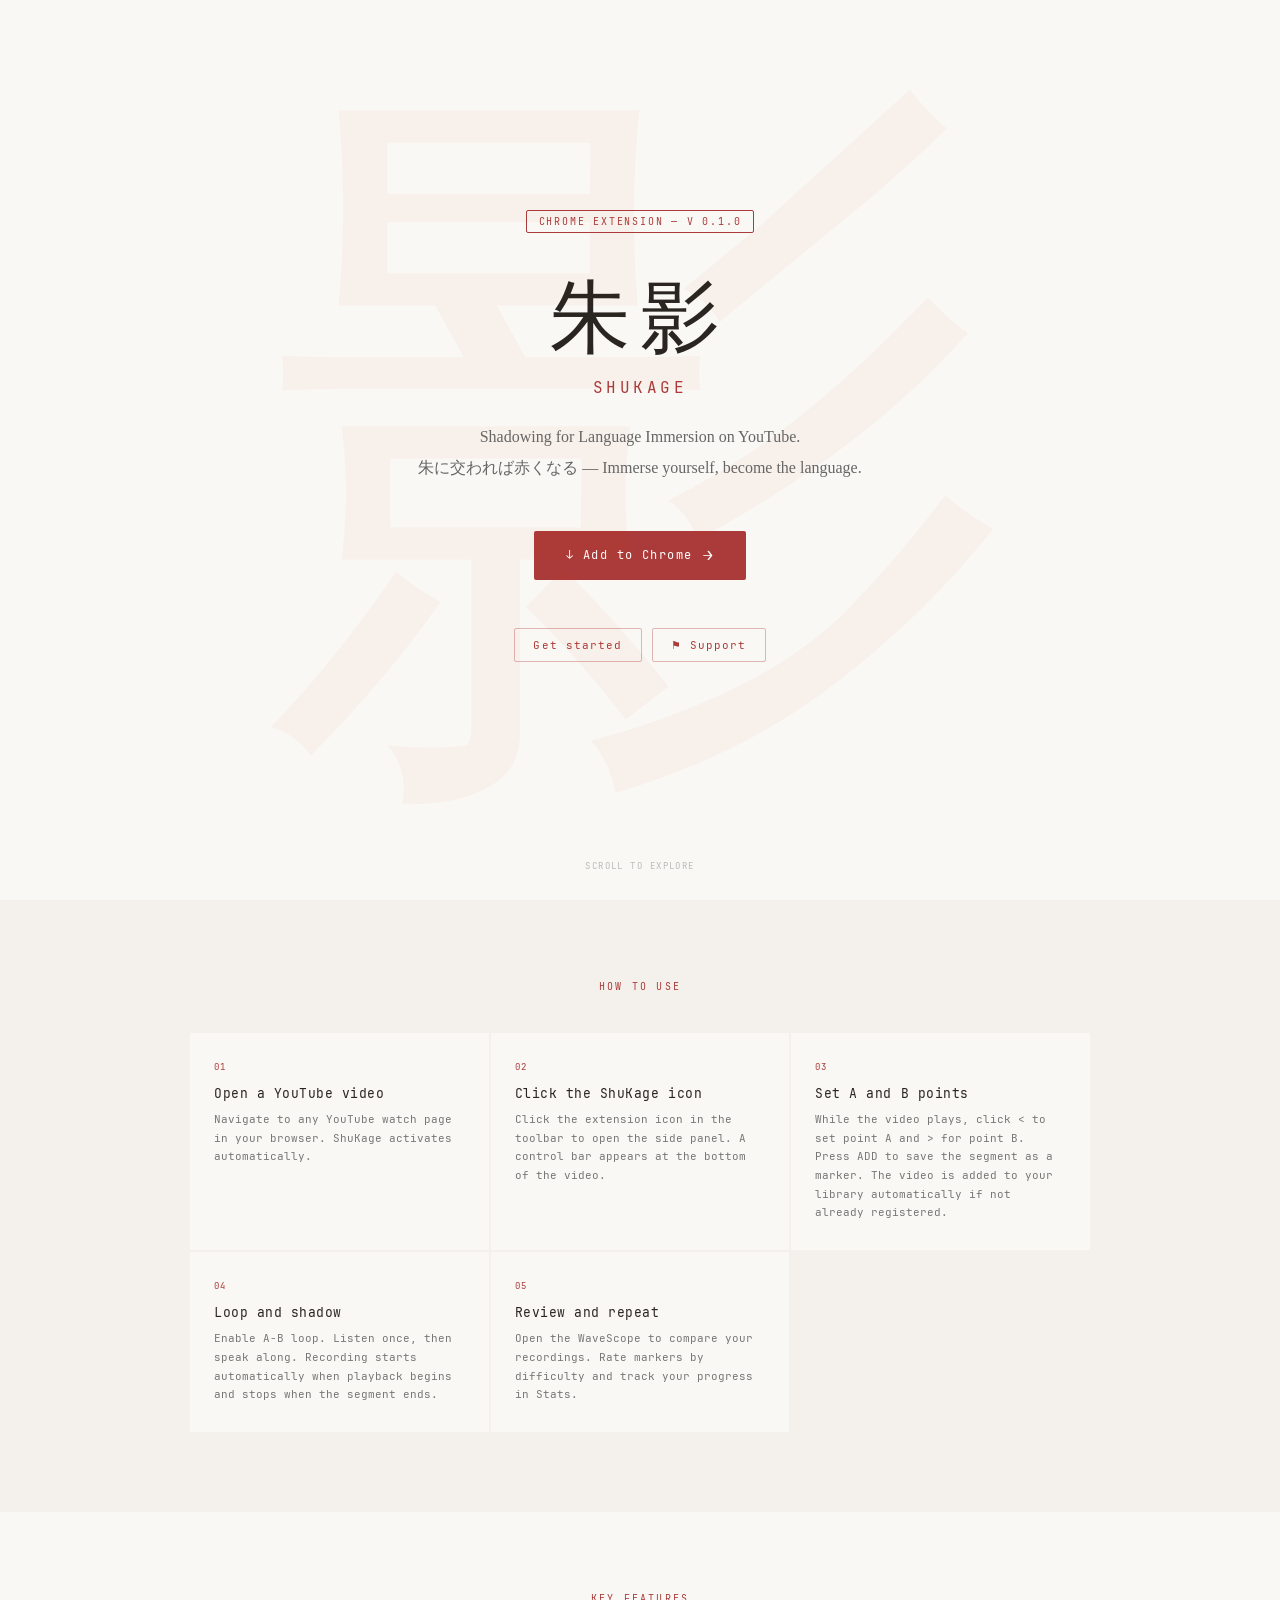
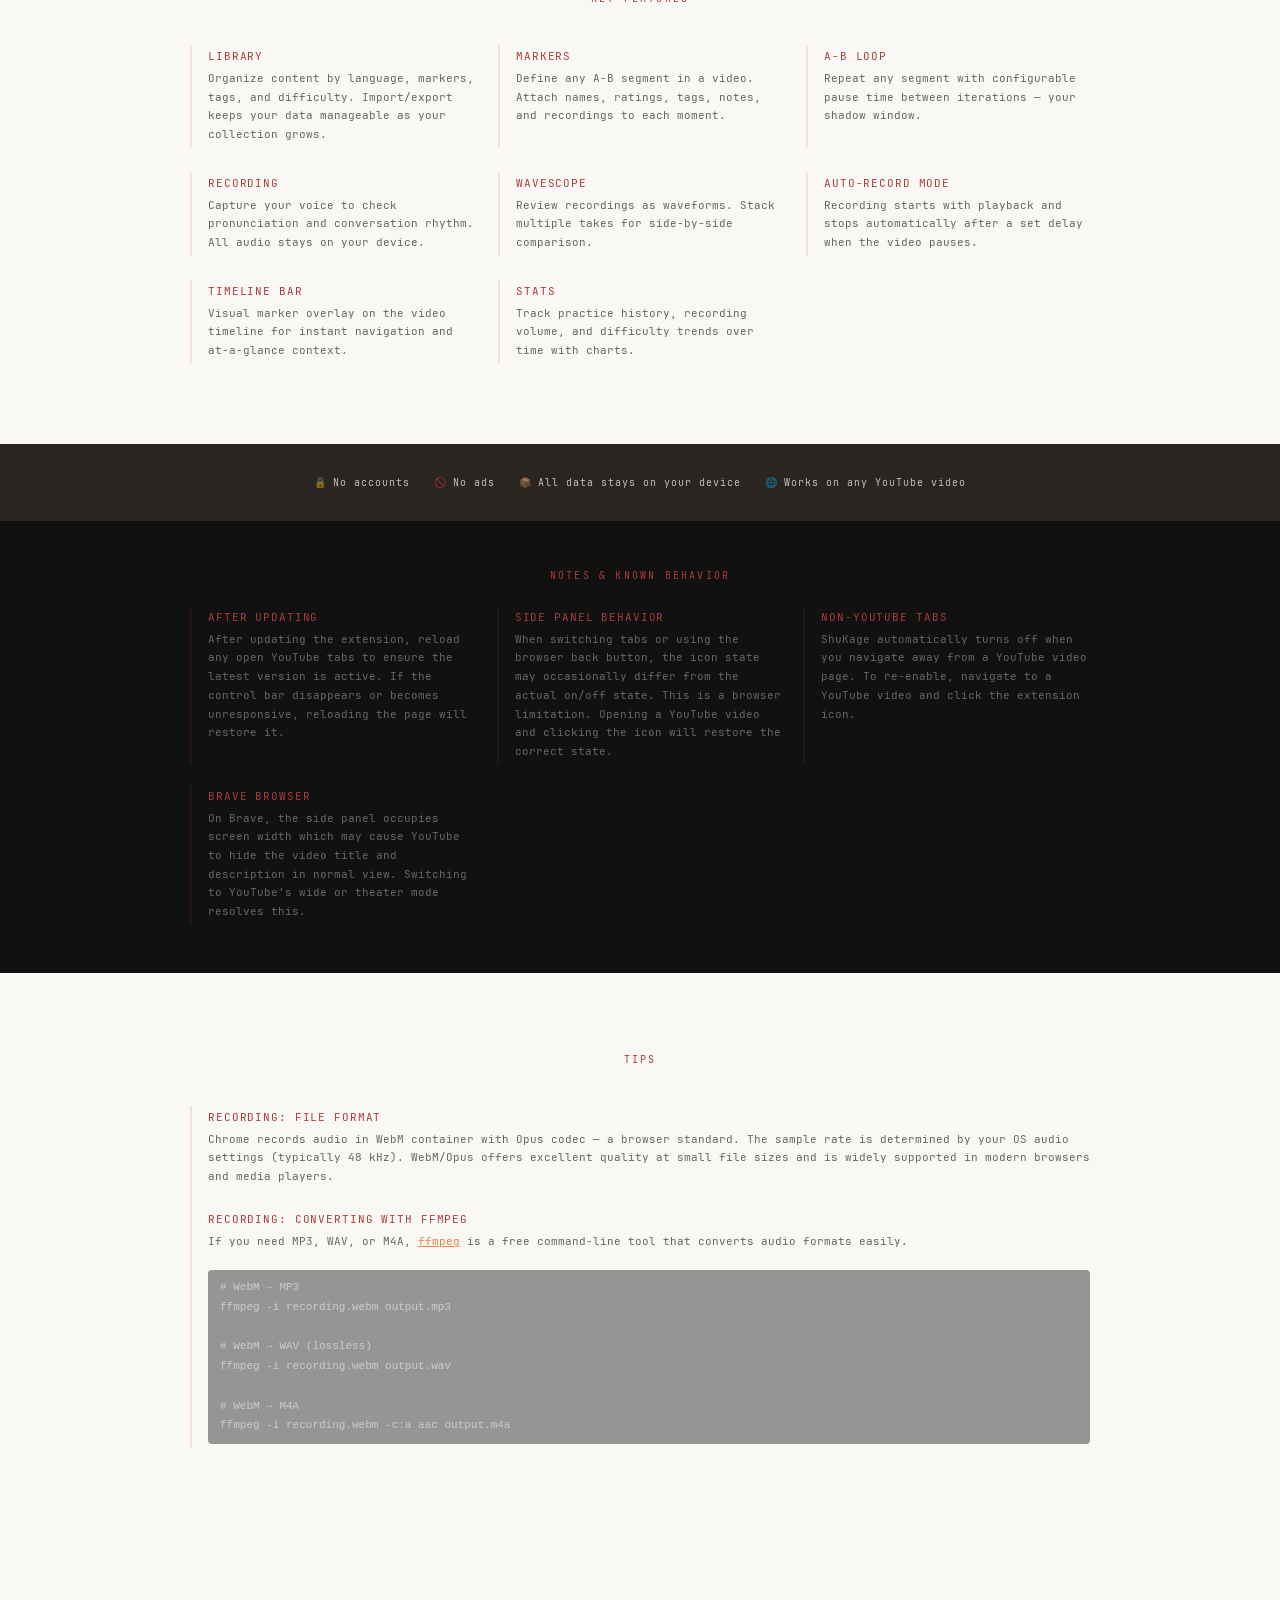
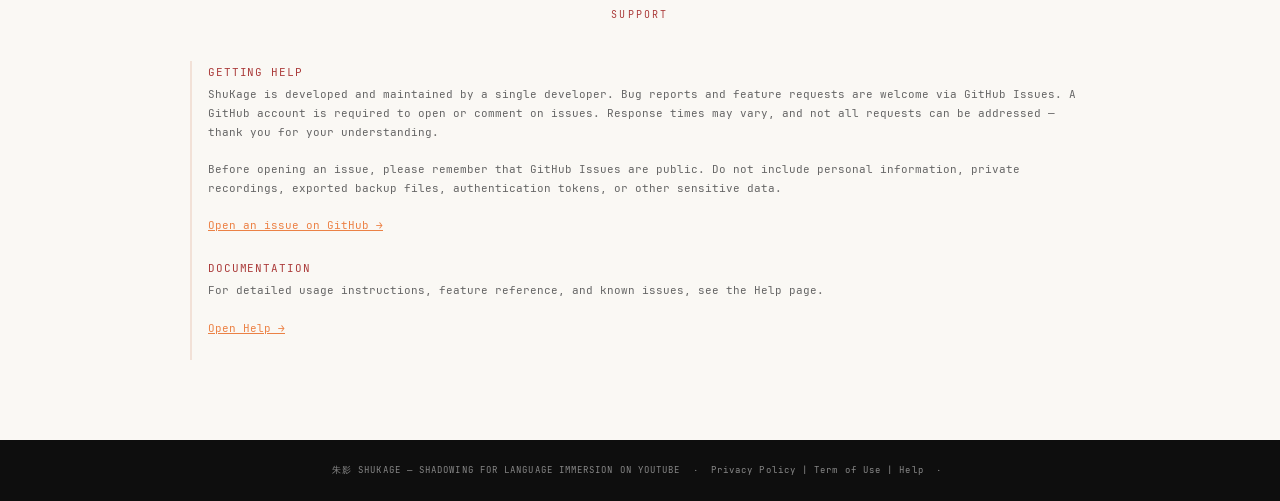
==== index.html @ 2f0141b1 "first commit" ====
<!DOCTYPE html>
<html lang="en">
<head>
<meta charset="UTF-8">
<meta name="viewport" content="width=device-width, initial-scale=1.0">
<link rel="stylesheet" href="src/fonts.css">
<title>Welcome to ShuKage</title>

<style>
  *, *::before, *::after { box-sizing: border-box; margin: 0; padding: 0; }

  :root {
    --ink: #0e0e0e;
    --vermilion: #AB3B3A;
    --shukage-rgba: rgba(171,59,58,1.0);
    --vermilion-dim: rgba(192,68,10,0.12);
    --gold: #b8860b;
    --stone: #2a2520;
    --mist: #f4f1ec;
    --paper: #faf8f4;
    --border: rgba(0,0,0,0.08);
    --footer: rgba(var(--vermilion) / 0.9);
  }

  html { background: var(--paper); }

  body {
    font-family: 'JetBrains Mono', 'Courier New', monospace;
    color: var(--ink);
    min-height: 100vh;
    overflow-x: hidden;
  }

  /* ── Hero ── */
  .hero {
    position: relative;
    min-height: 100vh;
    display: flex;
    flex-direction: column;
    align-items: center;
    justify-content: center;
    padding: 60px 24px;
    overflow: hidden;
  }

  .hero::before {
    content: '影';
    position: absolute;
    font-family: serif;
    font-size: 60vw;
    font-weight: 300;
    color: rgba(192,68,10,0.04);
    top: 50%;
    left: 50%;
    transform: translate(-50%, -50%);
    pointer-events: none;
    user-select: none;
    line-height: 1;
  }

  .badge {
    font-size: 10px;
    letter-spacing: 0.18em;
    color: var(--vermilion);
    border: 1px solid var(--vermilion);
    padding: 4px 12px;
    border-radius: 2px;
    margin-bottom: 32px;
    opacity: 0;
    animation: fadeUp 0.6s 0.1s forwards;
  }

  .logo-wrap {
    text-align: center;
    margin-bottom: 24px;
    opacity: 0;
    animation: fadeUp 0.6s 0.25s forwards;
  }

  .logo-ja {
    font-family: serif;
    font-size: clamp(48px, 8vw, 80px);
    font-weight: 300;
    color: var(--stone);
    display: block;
    letter-spacing: 0.12em;
  }

  .logo-en {
    font-size: clamp(13px, 2vw, 16px);
    letter-spacing: 0.22em;
    color: var(--vermilion);
    font-weight: 400;
    margin-top: 4px;
    display: block;
  }

  .tagline {
    font-family: serif;
    font-weight: 300;
    font-size: clamp(13px, 2vw, 16px);
    color: #666;
    text-align: center;
    max-width: 560px;
    line-height: 1.9;
    margin-bottom: 48px;
    opacity: 0;
    animation: fadeUp 0.6s 0.4s forwards;
  }

  .cta {
    display: inline-flex;
    align-items: center;
    gap: 10px;
    background: var(--vermilion);
    color: #fff;
    font-family: 'JetBrains Mono', 'Courier New', monospace;
    font-size: 12px;
    letter-spacing: 0.12em;
    padding: 14px 32px;
    margin-bottom: 18px;
    border: none;
    cursor: pointer;
    border-radius: 2px;
    text-decoration: none;
    opacity: 0;
    animation: fadeUp 0.6s 0.55s forwards;
    transition: background 0.2s, transform 0.15s;
  }
  .cta:hover { background: #a03808; transform: translateY(-1px); }
  .cta-arrow { font-size: 16px; transition: transform 0.2s; }
  .cta:hover .cta-arrow { transform: translateX(4px); }

  /* ── Top CTA row (Add to Chrome / Support) — pages-site only ── */
  /*
    .cta-row {
    display: flex;
    gap: 10px;
    flex-wrap: wrap;
    justify-content: center;
    margin-bottom: 22px;
  }
    */

  /*
  .cta-disabled {
  background: transparent;
  color: rgba(171, 59, 58, 0.45);
  border: 1px dashed rgba(171, 59, 58, 0.35);
  cursor: default;
  pointer-events: none;
  }

  .cta-row {
    margin-top: 18px;
  }
*/

 /* ── Small button row ── */

  .cta-row {
    display: flex;
    gap: 10px;
    flex-wrap: wrap;
    justify-content: center;
  }

  /* ── Hero actions ── */

  .hero-actions {
    display: flex;
    flex-direction: column;
    align-items: center;
    margin-bottom: 28px;
  }

  .hero-actions > .cta {
    display: inline-flex;
    margin-bottom: 48px;
    opacity: 1;
    animation: none;
  }

  .hero-actions > .cta-row {
    margin-bottom: 0;
  }

  .btn-sm {
    display: inline-flex;
    align-items: center;
    gap: 6px;
    font-family: 'JetBrains Mono', 'Courier New', monospace;
    font-size: 11px;
    letter-spacing: 0.1em;
    padding: 9px 18px;
    border-radius: 2px;
    text-decoration: none;
    transition: opacity 0.15s, border-color 0.15s, color 0.15s;
  }

  .btn-sm-primary {
    background: var(--vermilion);
    color: #fff;
  }
  .btn-sm-primary:hover { background: #a03808; }

  .btn-sm-secondary {
    background: transparent;
    color: var(--vermilion);
    border: 1px solid rgba(171, 59, 58, 0.35);
  }

  .btn-sm-secondary:hover {
    border-color: var(--vermilion);
    color: var(--vermilion);
  }

  .btn-sm-disabled {
    background: transparent;
    color: rgba(171, 59, 58, 0.45);
    border: 1px dashed rgba(171, 59, 58, 0.35);
    cursor: default;
    pointer-events: none;
  }

  .btn-sm-badge {
    font-size: 8px;
    letter-spacing: 0.1em;
    color: rgba(171, 59, 58, 0.55);
    border: 1px solid rgba(171, 59, 58, 0.35);
    border-radius: 2px;
    padding: 1px 4px;
    margin-left: 2px;
  }
  
  .scroll-hint {
    position: absolute;
    bottom: 28px;
    left: 50%;
    transform: translateX(-50%);
    font-size: 9px;
    letter-spacing: 0.16em;
    color: #bbb;
    animation: pulse 2s 1.5s infinite;
  }

  /* ── Steps ── */
  .steps {
    background: var(--mist);
    padding: 80px 24px;
  }

  .steps-inner {
    max-width: 900px;
    margin: 0 auto;
  }

  .section-label {
    font-size: 10px;
    letter-spacing: 0.22em;
    color: var(--vermilion);
    margin-bottom: 40px;
    text-align: center;
  }

  .step-grid {
    display: grid;
    grid-template-columns: repeat(auto-fit, minmax(240px, 1fr));
    gap: 2px;
  }

  .step {
    background: var(--paper);
    padding: 28px 24px;
    position: relative;
  }

  .step-num {
    font-size: 9px;
    letter-spacing: 0.12em;
    color: var(--vermilion);
    margin-bottom: 12px;
  }

  .step-title {
    font-size: 13px;
    font-weight: 400;
    color: var(--stone);
    margin-bottom: 8px;
    letter-spacing: 0.04em;
  }

  .step-desc {
    font-size: 11px;
    color: #777;
    line-height: 1.7;
  }

  /* ── Features ── */
  .features {
    padding: 80px 24px;
    background: var(--paper);
  }

  .features-inner {
    max-width: 900px;
    margin: 0 auto;
  }

  .feat-list {
    display: grid;
    grid-template-columns: repeat(auto-fit, minmax(280px, 1fr));
    gap: 24px;
    margin-top: 40px;
  }

  .feat {
    border-left: 2px solid var(--vermilion-dim);
    padding: 4px 0 4px 16px;
  }

  .feat-name {
    font-size: 11px;
    letter-spacing: 0.08em;
    color: var(--vermilion);
    margin-bottom: 6px;
  }

  .feat-desc {
    font-size: 11px;
    color: #666;
    line-height: 1.7;
  }

  /* ── Privacy strip ── */
  .privacy {
    background: var(--stone);
    color: rgba(255, 255, 255, 0.5);
    text-align: center;
    padding: 32px 24px;
    font-size: 10px;
    letter-spacing: 0.1em;
    display: flex;
    align-items: center;
    justify-content: center;
    gap: 24px;
    flex-wrap: wrap;
  }

  .privacy span { display: flex; align-items: center; gap: 6px; }
  .privacy strong { color: rgba(255,255,255,0.7); }

  /* ── Footer ── */
  footer {
    background: var(--ink);
    color: rgba(255,255,255,0.3);
    text-align: center;
    padding: 24px;
    font-size: 9px;
    letter-spacing: 0.12em;
  }

  /* ── Animations ── */
  @keyframes fadeUp {
    from { opacity: 0; transform: translateY(16px); }
    to   { opacity: 1; transform: translateY(0); }
  }

  @keyframes pulse {
    0%, 100% { opacity: 0.4; }
    50% { opacity: 1; }
  }
</style>
</head>
<body>

<!-- HERO -->
<!-- HERO -->
<section class="hero">
  <div class="badge">CHROME EXTENSION — V 0.1.0</div>

  <div class="logo-wrap">
    <span class="logo-ja">朱影</span>
    <span class="logo-en">SHUKAGE</span>
  </div>

  <p class="tagline">
    Shadowing for Language Immersion on YouTube.<br>
    朱に交われば赤くなる — Immerse yourself, become the language.
  </p>

  <div class="hero-actions">
    <a class="cta" href="https://mondellera.github.io/shukage-desk-test/addtochrome.html" target="_blank" rel="noopener">
      ↓ Add to Chrome <span class="cta-arrow">→</span>
    </a>

    <div class="cta-row">
      <a class="btn-sm btn-sm-secondary" href="#how">
        Get started
      </a>
      <a class="btn-sm btn-sm-secondary" href="#support">
        ⚑ Support
      </a>
    </div>
  </div>

  <div class="scroll-hint">SCROLL TO EXPLORE</div>
</section>

<!-- HOW TO USE -->
<section class="steps" id="how">
  <div class="steps-inner">
    <div class="section-label">HOW TO USE</div>
    <div class="step-grid">
      <div class="step">
        <div class="step-num">01</div>
        <div class="step-title">Open a YouTube video</div>
        <div class="step-desc">Navigate to any YouTube watch page in your browser. ShuKage activates automatically.</div>
      </div>
      <div class="step">
        <div class="step-num">02</div>
        <div class="step-title">Click the ShuKage icon</div>
        <div class="step-desc">Click the extension icon in the toolbar to open the side panel. A control bar appears at the bottom of the video.</div>
      </div>
      <div class="step">
        <div class="step-num">03</div>
        <div class="step-title">Set A and B points</div>
        <div class="step-desc">While the video plays, click <strong>&lt;</strong> to set point A and <strong>&gt;</strong> for point B. Press ADD to save the segment as a marker. The video is added to your library automatically if not already registered.</div>
      </div>
      <div class="step">
        <div class="step-num">04</div>
        <div class="step-title">Loop and shadow</div>
        <div class="step-desc">Enable A-B loop. Listen once, then speak along. Recording starts automatically when playback begins and stops when the segment ends.</div>
      </div>
      <div class="step">
        <div class="step-num">05</div>
        <div class="step-title">Review and repeat</div>
        <div class="step-desc">Open the WaveScope to compare your recordings. Rate markers by difficulty and track your progress in Stats.</div>
      </div>
    </div>
  </div>
</section>

<!-- FEATURES -->
<section class="features">
  <div class="features-inner">
    <div class="section-label">KEY FEATURES</div>
    <div class="feat-list">
      <div class="feat">
        <div class="feat-name">LIBRARY</div>
        <div class="feat-desc">Organize content by language, markers, tags, and difficulty. Import/export keeps your data manageable as your collection grows.</div>
      </div>
      <div class="feat">
        <div class="feat-name">MARKERS</div>
        <div class="feat-desc">Define any A-B segment in a video. Attach names, ratings, tags, notes, and recordings to each moment.</div>
      </div>
      <div class="feat">
        <div class="feat-name">A-B LOOP</div>
        <div class="feat-desc">Repeat any segment with configurable pause time between iterations — your shadow window.</div>
      </div>
      <div class="feat">
        <div class="feat-name">RECORDING</div>
        <div class="feat-desc">Capture your voice to check pronunciation and conversation rhythm. All audio stays on your device.</div>
      </div>
      <div class="feat">
        <div class="feat-name">WAVESCOPE</div>
        <div class="feat-desc">Review recordings as waveforms. Stack multiple takes for side-by-side comparison.</div>
      </div>
      <div class="feat">
        <div class="feat-name">AUTO-RECORD MODE</div>
        <div class="feat-desc">Recording starts with playback and stops automatically after a set delay when the video pauses.</div>
      </div>
      <div class="feat">
        <div class="feat-name">TIMELINE BAR</div>
        <div class="feat-desc">Visual marker overlay on the video timeline for instant navigation and at-a-glance context.</div>
      </div>
      <div class="feat">
        <div class="feat-name">STATS</div>
        <div class="feat-desc">Track practice history, recording volume, and difficulty trends over time with charts.</div>
      </div>
    </div>
  </div>
</section>

<!-- PRIVACY -->
<div class="privacy">
  <span>🔒 <strong>No accounts</strong></span>
  <span>🚫 <strong>No ads</strong></span>
  <span>📦 <strong>All data stays on your device</strong></span>
  <span>🌐 <strong>Works on any YouTube video</strong></span>
</div>

<!-- KNOWN ISSUES -->
<section style="background:#111;padding:48px 24px">
  <div style="max-width:900px;margin:0 auto">
    <div class="section-label" style="margin-bottom:24px">NOTES &amp; KNOWN BEHAVIOR</div>
    <div style="display:grid;grid-template-columns:repeat(auto-fit,minmax(260px,1fr));gap:20px">
      <div class="feat">
        <div class="feat-name">AFTER UPDATING</div>
        <div class="feat-desc">After updating the extension, reload any open YouTube tabs to ensure the latest version is active. If the control bar disappears or becomes unresponsive, reloading the page will restore it.</div>
      </div>
      <div class="feat">
        <div class="feat-name">SIDE PANEL BEHAVIOR</div>
        <div class="feat-desc">When switching tabs or using the browser back button, the icon state may occasionally differ from the actual on/off state. This is a browser limitation. Opening a YouTube video and clicking the icon will restore the correct state.</div>
      </div>
      <div class="feat">
        <div class="feat-name">NON-YOUTUBE TABS</div>
        <div class="feat-desc">ShuKage automatically turns off when you navigate away from a YouTube video page. To re-enable, navigate to a YouTube video and click the extension icon.</div>
      </div>
      <div class="feat">
        <div class="feat-name">BRAVE BROWSER</div>
        <div class="feat-desc">On Brave, the side panel occupies screen width which may cause YouTube to hide the video title and description in normal view. Switching to YouTube's wide or theater mode resolves this.</div>
      </div>
    </div>
  </div>
</section>

<section class="features">
  <div class="features-inner">
    <div class="section-label">TIPS</div>
    <div class="feat-grid">
      <div class="feat">
        <div class="feat-name">RECORDING: FILE FORMAT</div>
        <div class="feat-desc">
          <p>Chrome records audio in WebM container with Opus codec — a browser standard. The sample rate is determined by your OS audio settings (typically 48 kHz). WebM/Opus offers excellent quality at small file sizes and is widely supported in modern browsers and media players.</p><br></div>
      </div>
      <div class="feat">
        <div class="feat-name">RECORDING: CONVERTING WITH FFMPEG</div>
        <div class="feat-desc">
          <p>If you need MP3, WAV, or M4A, <a href="https://ffmpeg.org" target="_blank" style="color:rgba(232,100,26,0.8)">ffmpeg</a> is a free command-line tool that converts audio formats easily.
          </p><br>
          <code style="display:block;background:rgba(0,0,0,0.4);padding:8px 12px;border-radius:4px;font-size:11px;line-height:1.8;color:#ccc">
            # WebM → MP3<br>
            ffmpeg -i recording.webm output.mp3<br><br>
            # WebM → WAV (lossless)<br>
            ffmpeg -i recording.webm output.wav<br><br>
            # WebM → M4A<br>
            ffmpeg -i recording.webm -c:a aac output.m4a
          </code>
        </div>
      </div>
    </div>
  </div>
</section>

<!-- SUPPORT -->
<section class="features" id="support">
  <div class="features-inner">
    <div class="section-label">SUPPORT</div>
    <div class="feat-grid">
      <div class="feat">
        <div class="feat-name">GETTING HELP</div>
        <div class="feat-desc">
          ShuKage is developed and maintained by a single developer.
          Bug reports and feature requests are welcome via GitHub Issues.
          A GitHub account is required to open or comment on issues.
          Response times may vary, and not all requests can be addressed —
          thank you for your understanding.
          <br><br>
          Before opening an issue, please remember that GitHub Issues are public.
          Do not include personal information, private recordings, exported backup files,
          authentication tokens, or other sensitive data.
          <br><br>
          <a href="https://github.com/mondellera/shukage-desk/issues" target="_blank" style="color:rgba(232,100,26,0.8)">Open an issue on GitHub →</a><br><br>
        </div>
      </div>
      <div class="feat">
        <div class="feat-name">DOCUMENTATION</div>
        <div class="feat-desc">
          For detailed usage instructions, feature reference, and known issues,
          see the Help page.
          <br><br>
          <a href="help.html" style="color:rgba(232,100,26,0.8)">Open Help →</a><br><br>
        </div>
      </div>
    </div>
  </div>
</section>

<!-- FOOTER -->
<footer style="color:rgba(255,255,255,0.5);text-decoration:none">
  朱影 SHUKAGE — SHADOWING FOR LANGUAGE IMMERSION ON YOUTUBE &nbsp;·&nbsp;
  <a href="privacy-policy.html" style="color:rgba(255,255,255,0.5);text-decoration:none">Privacy Policy | </a>
  <a href="terms.html" style="color:rgba(255,255,255,0.5);text-decoration:none">Term of Use | </a>
  <a href="help.html" style="color:rgba(255,255,255,0.5);text-decoration:none">Help</a> &nbsp;·&nbsp;
  <!-- a href="#support" style="color:rgba(255,255,255,0.5);text-decoration:none">SUPPORT</a> &nbsp;·&nbsp; -->
</footer>

</body>
</html>
---- src/fonts.css ----
/* fonts.css — Local font declarations for ShuKage
 * Referenced by sidepanel.html and welcome.html
 */

@font-face {
  font-family: 'JetBrains Mono';
  src: url('./fonts/JetBrainsMono-Regular.woff2') format('woff2');
  font-weight: 100 900;
  font-style: normal;
  font-display: swap;
}

@font-face {
  font-family: 'Noto Serif JP Kanji';
  src: url('./fonts/NotoSerifJP-kanji.woff2') format('woff2');
  font-weight: 400;
  font-style: normal;
  font-display: swap;
  /* 朱影に交われば赤くなる */
  unicode-range: U+6731, U+5F71, U+306B, U+4EA4, U+308F, U+308C, U+3070, U+8D64, U+304F, U+306A, U+308B;
}
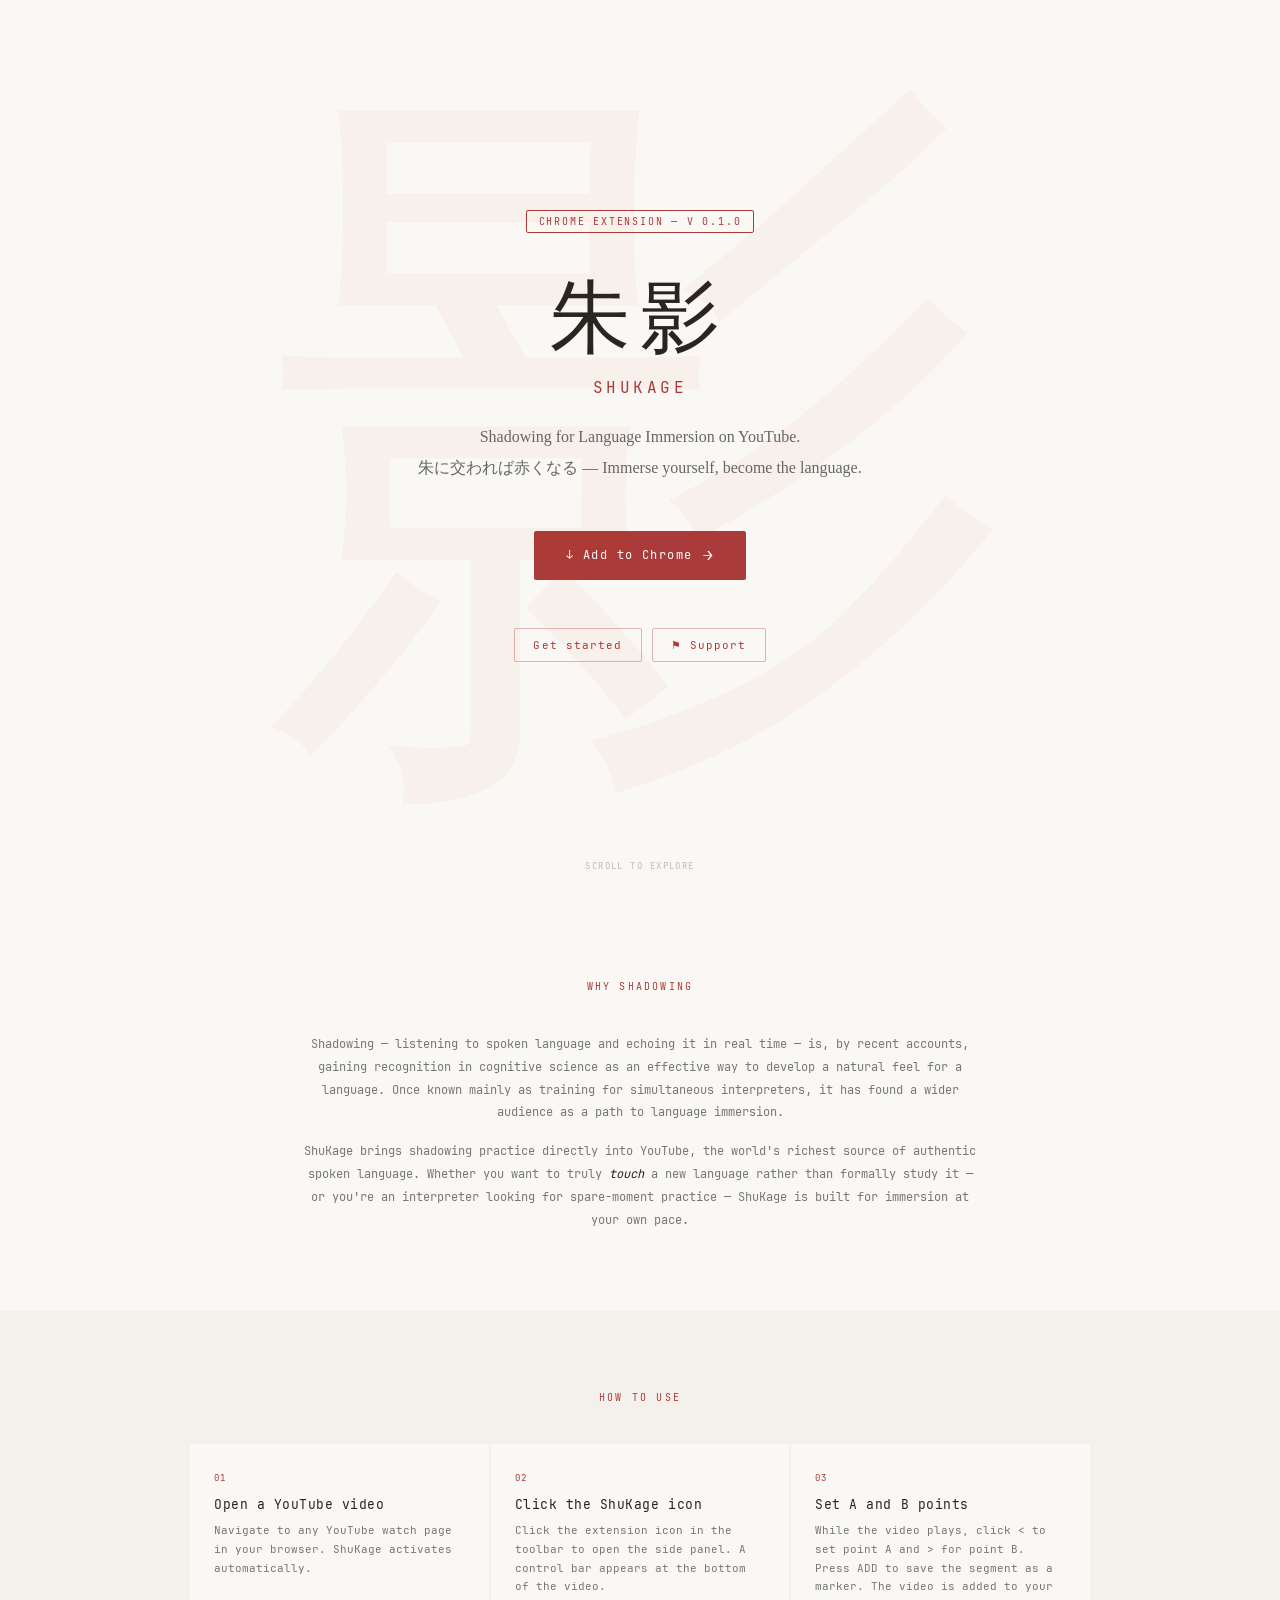
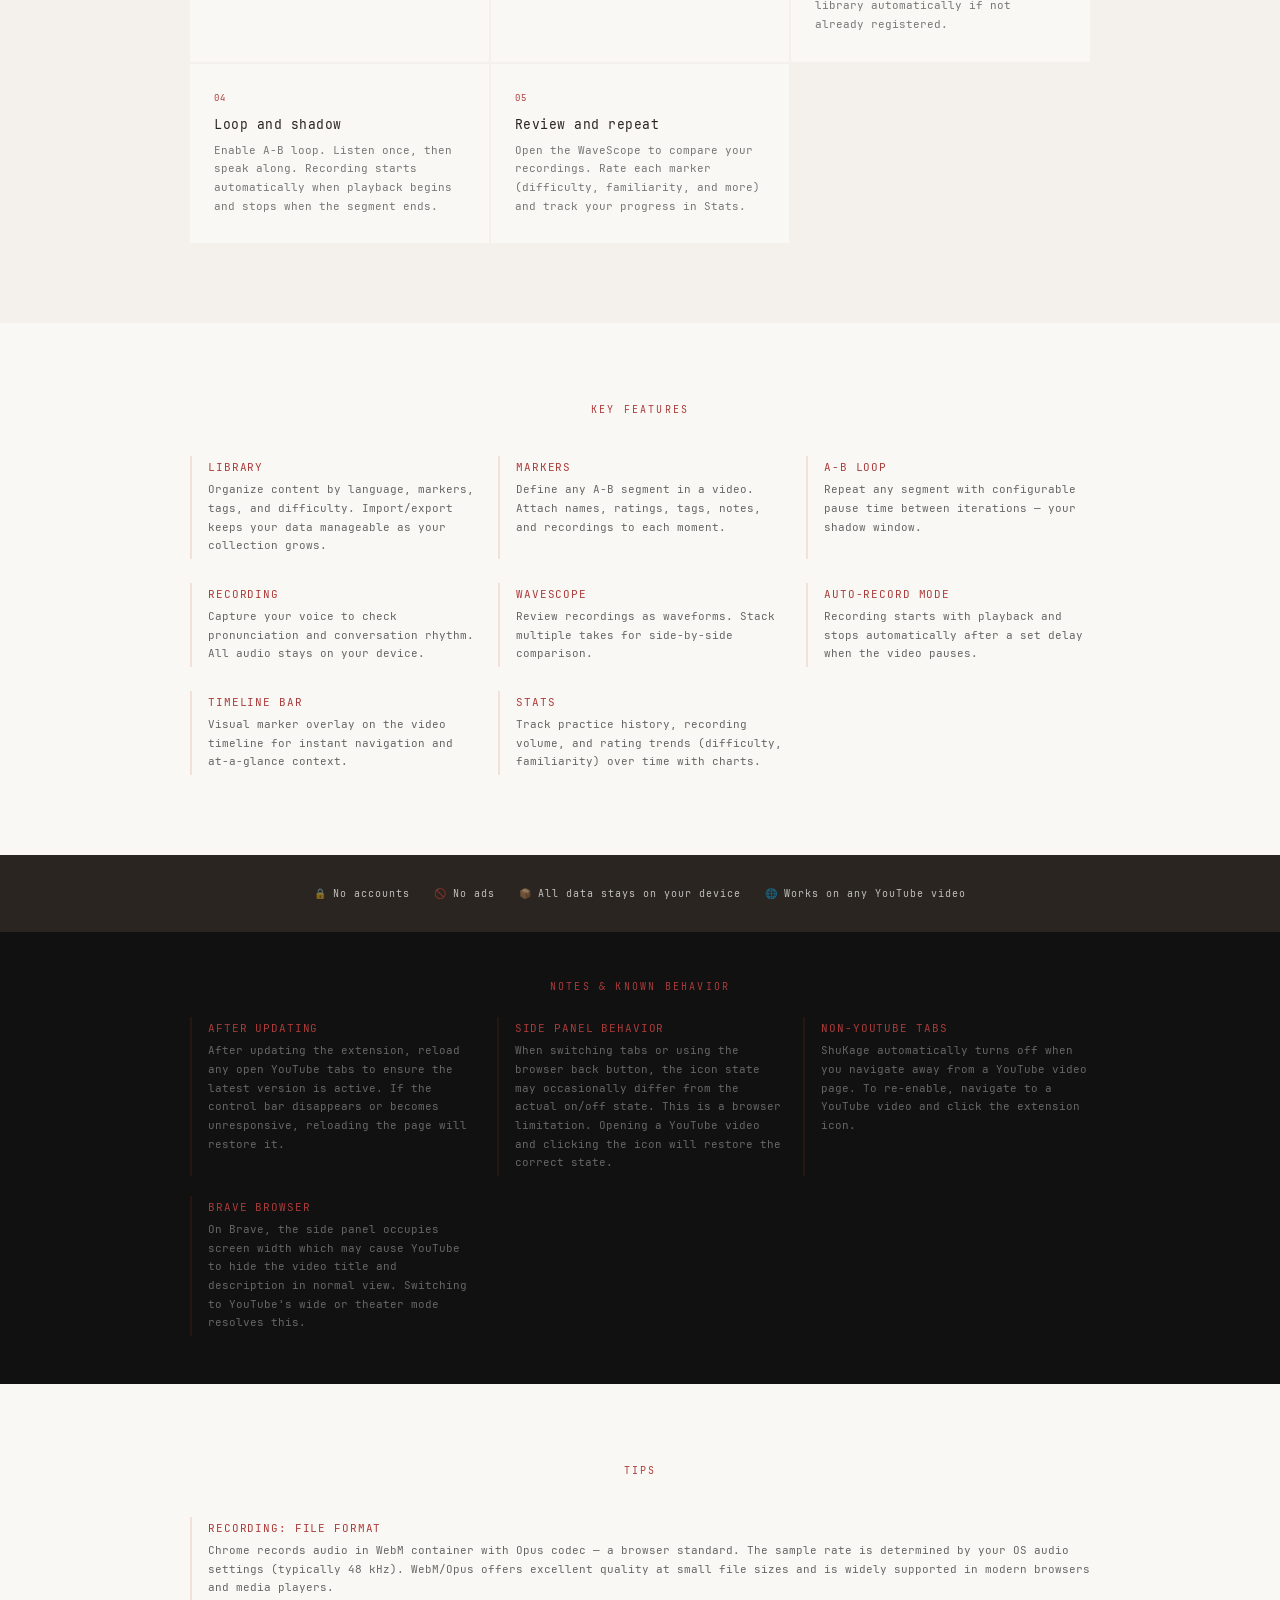
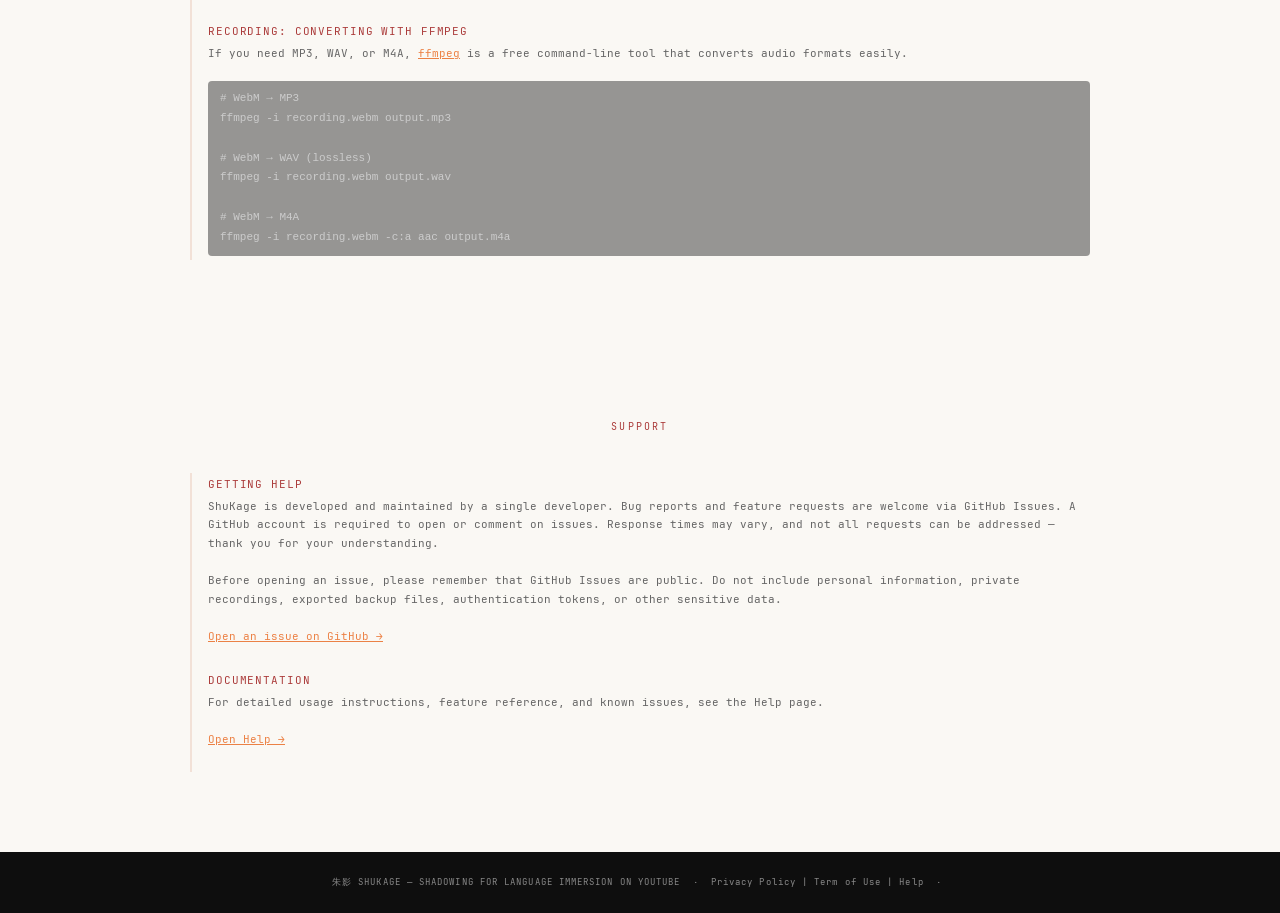
==== commit 71545ccf: "Preview desk pages" ====
--- a/index.html
+++ b/index.html
@@ -245,6 +245,31 @@
   }
 
   /* ── Steps ── */
+  /* ── Why shadowing ── */
+  .why {
+    padding: 80px 24px;
+  }
+
+  .why-inner {
+    max-width: 680px;
+    margin: 0 auto;
+    text-align: center;
+  }
+
+  .why-text {
+    font-size: 12px;
+    line-height: 1.9;
+    color: #777;
+    margin-bottom: 16px;
+  }
+
+  .why-text em {
+    font-style: italic;
+    color: var(--stone);
+  }
+
+  .why-text:last-child { margin-bottom: 0; }
+
   .steps {
     background: var(--mist);
     padding: 80px 24px;
@@ -407,6 +432,27 @@
   <div class="scroll-hint">SCROLL TO EXPLORE</div>
 </section>
 
+<!-- WHY SHADOWING -->
+<section class="why">
+  <div class="why-inner">
+    <div class="section-label">WHY SHADOWING</div>
+    <p class="why-text">
+      Shadowing — listening to spoken language and echoing it in real time — is,
+      by recent accounts, gaining recognition in cognitive science as an effective
+      way to develop a natural feel for a language. Once known mainly as training
+      for simultaneous interpreters, it has found a wider audience as a path to
+      language immersion.
+    </p>
+    <p class="why-text">
+      ShuKage brings shadowing practice directly into YouTube, the world's richest
+      source of authentic spoken language. Whether you want to truly <em>touch</em>
+      a new language rather than formally study it — or you're an interpreter
+      looking for spare-moment practice — ShuKage is built for immersion at your
+      own pace.
+    </p>
+  </div>
+</section>
+
 <!-- HOW TO USE -->
 <section class="steps" id="how">
   <div class="steps-inner">
@@ -435,7 +481,7 @@
       <div class="step">
         <div class="step-num">05</div>
         <div class="step-title">Review and repeat</div>
-        <div class="step-desc">Open the WaveScope to compare your recordings. Rate markers by difficulty and track your progress in Stats.</div>
+        <div class="step-desc">Open the WaveScope to compare your recordings. Rate each marker (difficulty, familiarity, and more) and track your progress in Stats.</div>
       </div>
     </div>
   </div>
@@ -476,7 +522,7 @@
       </div>
       <div class="feat">
         <div class="feat-name">STATS</div>
-        <div class="feat-desc">Track practice history, recording volume, and difficulty trends over time with charts.</div>
+        <div class="feat-desc">Track practice history, recording volume, and rating trends (difficulty, familiarity) over time with charts.</div>
       </div>
     </div>
   </div>
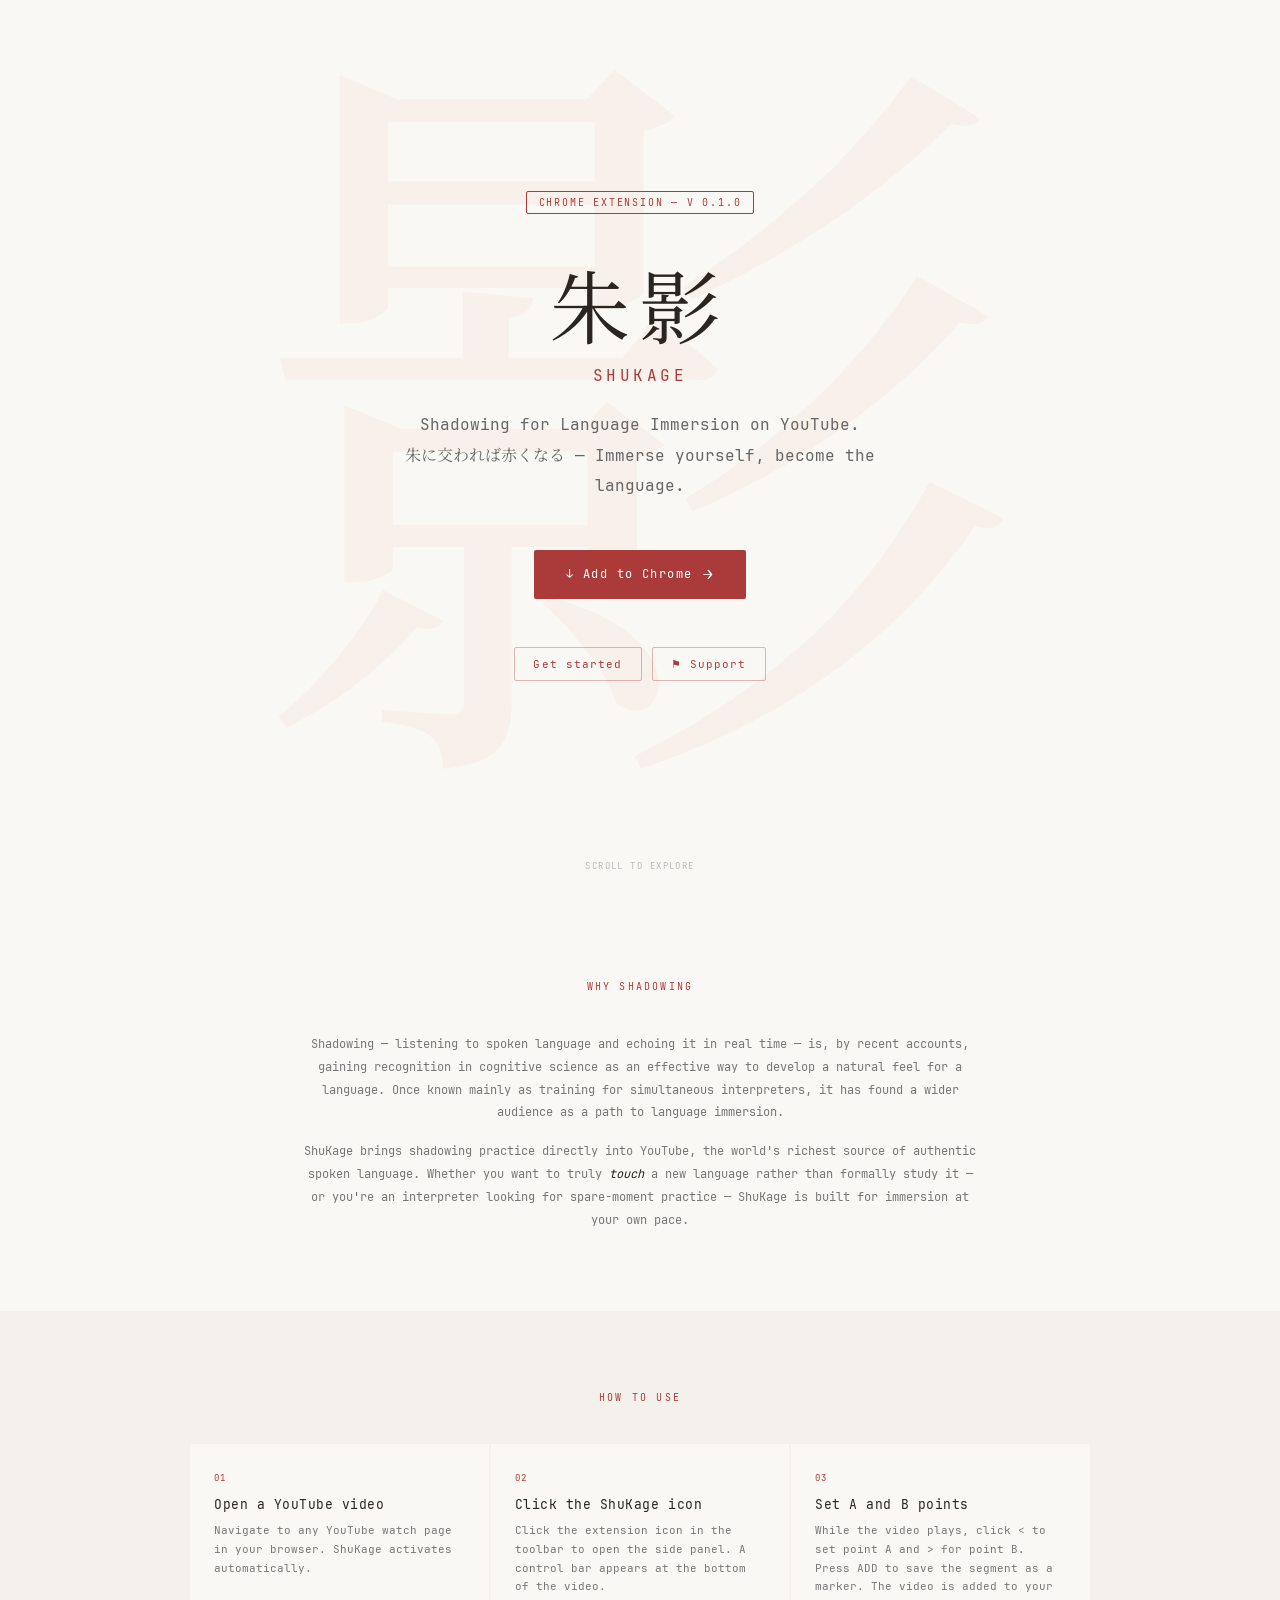
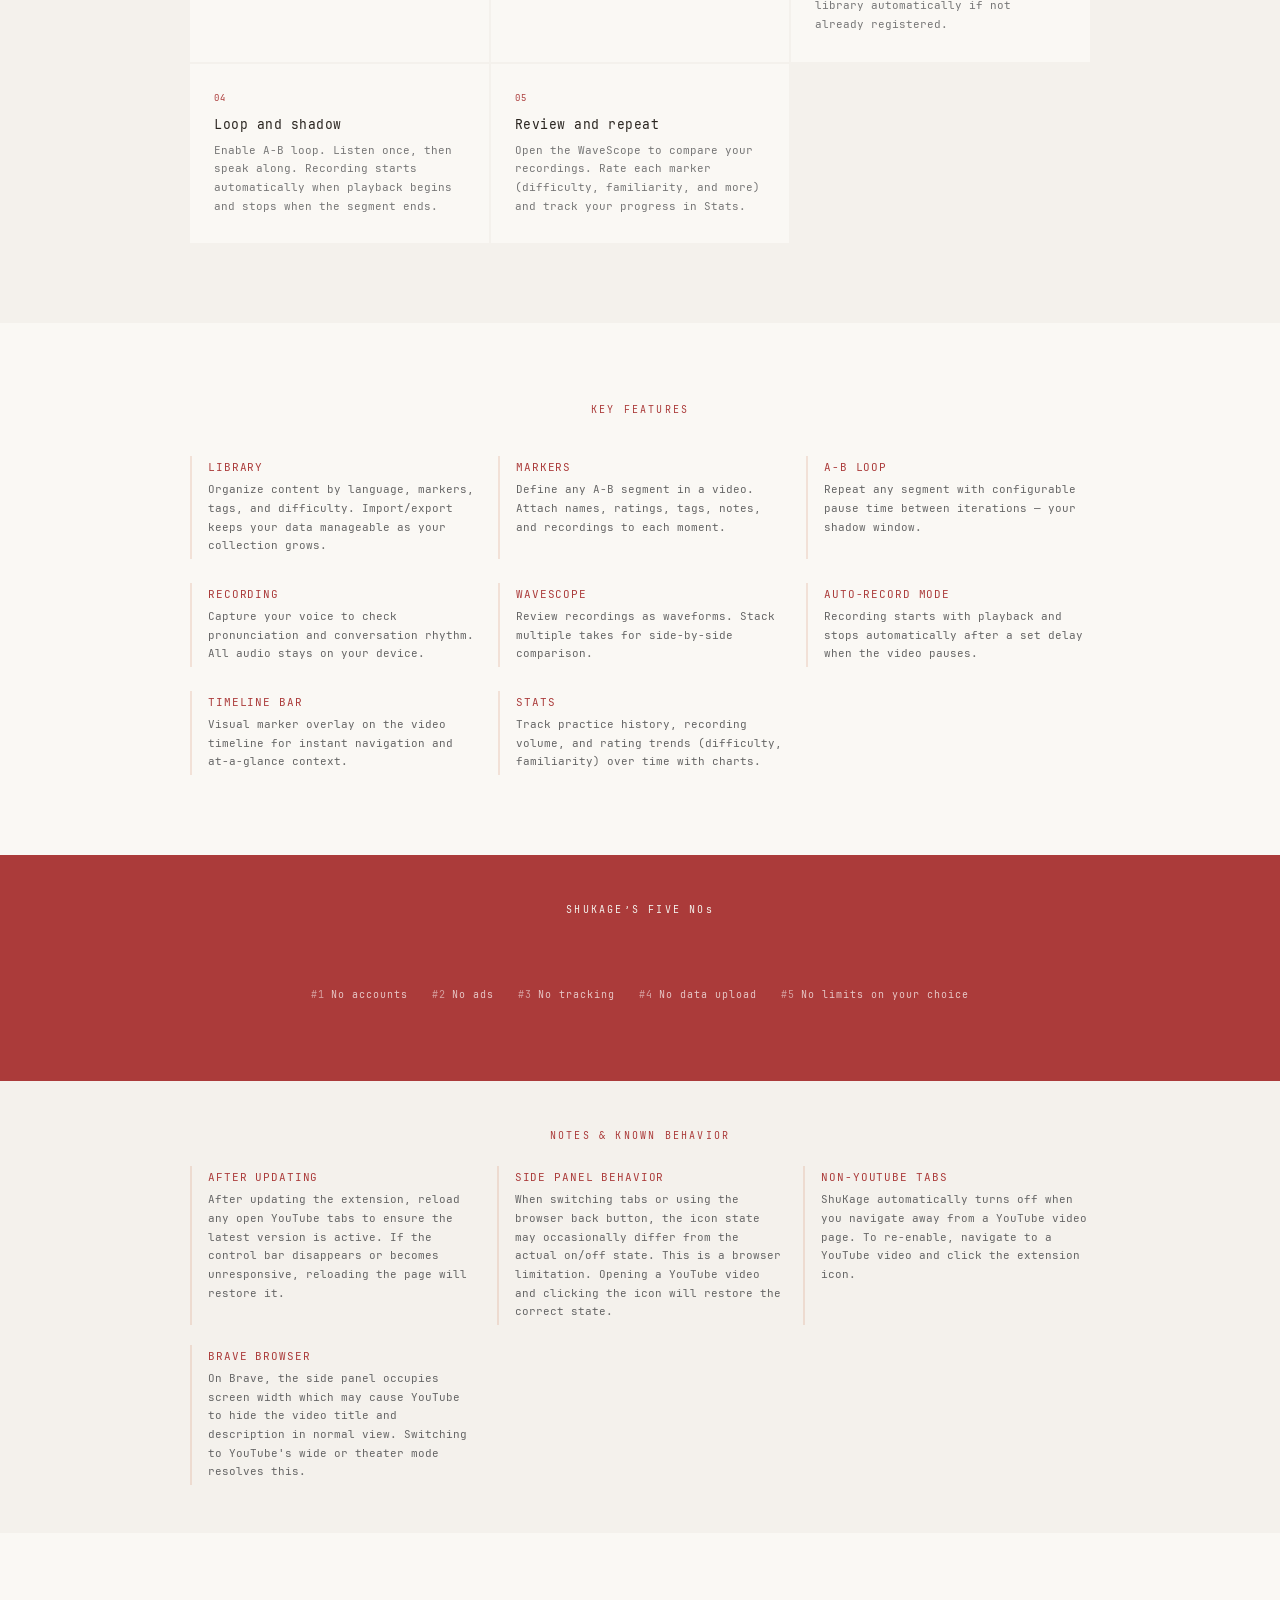
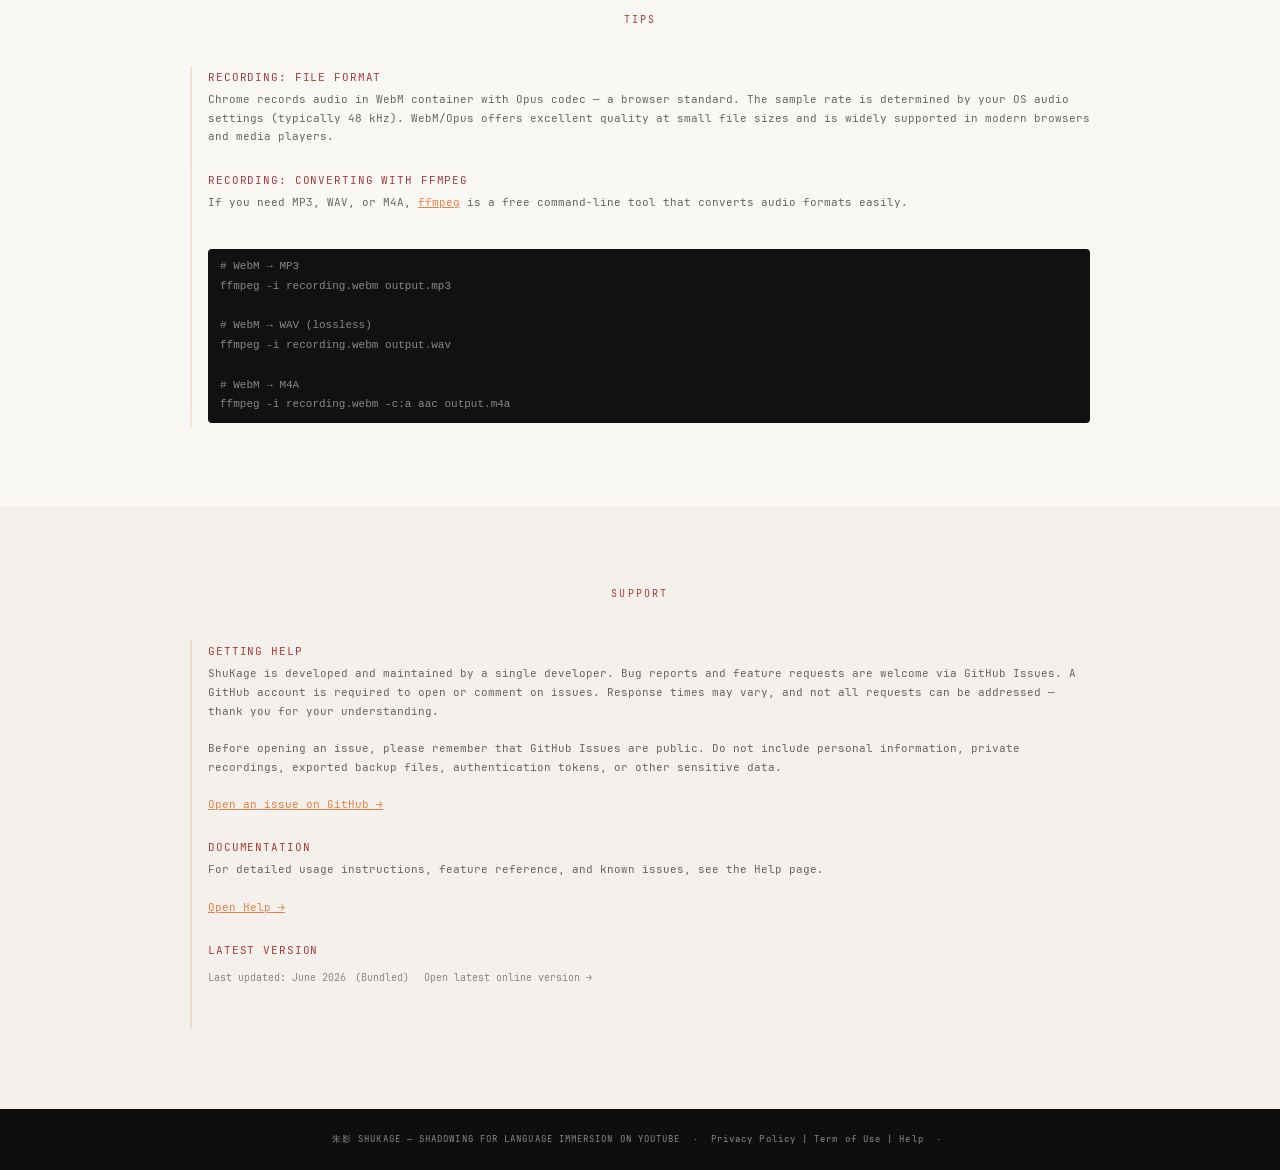
==== commit 0d13fdcd: "Preview desk pages" ====
--- a/index.html
+++ b/index.html
@@ -20,15 +20,40 @@
     --paper: #faf8f4;
     --border: rgba(0,0,0,0.08);
     --footer: rgba(var(--vermilion) / 0.9);
+    --mono: 'JetBrains Mono', 'Courier New', monospace;
+    --brand-ja: 'Noto Serif JP Kanji', serif;
+    --brand-en: 'JetBrains Mono', monospace;
   }
 
   html { background: var(--paper); }
 
   body {
-    font-family: 'JetBrains Mono', 'Courier New', monospace;
+    font-family: var(--mono);
     color: var(--ink);
     min-height: 100vh;
     overflow-x: hidden;
+  }
+
+      .doc-meta {
+      margin: 0.8rem 0 2.5rem;
+      color: #888;
+      font-size: 10px;
+      line-height: 1.5;
+    }
+    .doc-meta-sub {
+      margin-left: 0.25em;
+    }
+    
+    .doc-latest-link {
+      margin-left: 0.9em;
+      color: inherit;
+      text-decoration: none;
+      /*text-underline-offset: 0.16em;*/
+      white-space: nowrap;
+    }
+    .doc-latest-link:hover {
+      color: #c0440a;
+      text-decoration: underline;
   }
 
   /* ── Hero ── */
@@ -46,7 +71,7 @@
   .hero::before {
     content: '影';
     position: absolute;
-    font-family: serif;
+    font-family: var(--brand-ja);
     font-size: 60vw;
     font-weight: 300;
     color: rgba(192,68,10,0.04);
@@ -78,7 +103,7 @@
   }
 
   .logo-ja {
-    font-family: serif;
+    font-family: var(--brand-ja);
     font-size: clamp(48px, 8vw, 80px);
     font-weight: 300;
     color: var(--stone);
@@ -96,7 +121,7 @@
   }
 
   .tagline {
-    font-family: serif;
+    font-family: var(--brand-en);
     font-weight: 300;
     font-size: clamp(13px, 2vw, 16px);
     color: #666;
@@ -114,7 +139,7 @@
     gap: 10px;
     background: var(--vermilion);
     color: #fff;
-    font-family: 'JetBrains Mono', 'Courier New', monospace;
+    font-family: var(--brand-en);
     font-size: 12px;
     letter-spacing: 0.12em;
     padding: 14px 32px;
@@ -288,6 +313,13 @@
     text-align: center;
   }
 
+  .section-label-white {
+    font-size: 10px;
+    letter-spacing: 0.22em;
+    color: var(--mist);
+    margin-bottom: 40px;
+    text-align: center;
+  }
   .step-grid {
     display: grid;
     grid-template-columns: repeat(auto-fit, minmax(240px, 1fr));
@@ -359,8 +391,8 @@
 
   /* ── Privacy strip ── */
   .privacy {
-    background: var(--stone);
-    color: rgba(255, 255, 255, 0.5);
+    background: var(--vermilion);
+    color: rgba(255,255,255,0.5);
     text-align: center;
     padding: 32px 24px;
     font-size: 10px;
@@ -400,7 +432,6 @@
 <body>
 
 <!-- HERO -->
-<!-- HERO -->
 <section class="hero">
   <div class="badge">CHROME EXTENSION — V 0.1.0</div>
 
@@ -411,7 +442,7 @@
 
   <p class="tagline">
     Shadowing for Language Immersion on YouTube.<br>
-    朱に交われば赤くなる — Immerse yourself, become the language.
+    <span style="font-family: var(--brand-ja);">朱に交われば赤くなる</span> — Immerse yourself, become the language.
   </p>
 
   <div class="hero-actions">
@@ -420,7 +451,7 @@
     </a>
 
     <div class="cta-row">
-      <a class="btn-sm btn-sm-secondary" href="#how">
+      <a class="btn-sm btn-sm-secondary" href="#why">
         Get started
       </a>
       <a class="btn-sm btn-sm-secondary" href="#support">
@@ -433,7 +464,7 @@
 </section>
 
 <!-- WHY SHADOWING -->
-<section class="why">
+<section class="why" id="why">
   <div class="why-inner">
     <div class="section-label">WHY SHADOWING</div>
     <p class="why-text">
@@ -529,15 +560,22 @@
 </section>
 
 <!-- PRIVACY -->
+  <section style="background:var(--vermilion);padding:48px 24px">
+    <div style="max-width:900px;margin:0 auto">
+      <div class="section-label-white">SHUKAGE’S FIVE NOs</div>
 <div class="privacy">
-  <span>🔒 <strong>No accounts</strong></span>
-  <span>🚫 <strong>No ads</strong></span>
-  <span>📦 <strong>All data stays on your device</strong></span>
-  <span>🌐 <strong>Works on any YouTube video</strong></span>
+          <span>#1 <strong>No accounts</strong></span>
+          <span>#2 <strong>No ads</strong></span>
+          <span>#3 <strong>No tracking</strong></span>
+          <span>#4 <strong>No data upload</strong></span>
+          <span>#5 <strong>No limits on your choice</strong></span>
+        </div>
+      </div>
 </div>
+</section>
 
 <!-- KNOWN ISSUES -->
-<section style="background:#111;padding:48px 24px">
+<section style="background:var(--mist);padding:48px 24px">
   <div style="max-width:900px;margin:0 auto">
     <div class="section-label" style="margin-bottom:24px">NOTES &amp; KNOWN BEHAVIOR</div>
     <div style="display:grid;grid-template-columns:repeat(auto-fit,minmax(260px,1fr));gap:20px">
@@ -568,14 +606,16 @@
       <div class="feat">
         <div class="feat-name">RECORDING: FILE FORMAT</div>
         <div class="feat-desc">
-          <p>Chrome records audio in WebM container with Opus codec — a browser standard. The sample rate is determined by your OS audio settings (typically 48 kHz). WebM/Opus offers excellent quality at small file sizes and is widely supported in modern browsers and media players.</p><br></div>
+          <p>Chrome records audio in WebM container with Opus codec — a browser standard. The sample rate is determined by your OS audio settings (typically 48 kHz). WebM/Opus offers excellent quality at small file sizes and is widely supported in modern browsers and media players.
+          </p><br>
+        </div>
       </div>
       <div class="feat">
         <div class="feat-name">RECORDING: CONVERTING WITH FFMPEG</div>
         <div class="feat-desc">
           <p>If you need MP3, WAV, or M4A, <a href="https://ffmpeg.org" target="_blank" style="color:rgba(232,100,26,0.8)">ffmpeg</a> is a free command-line tool that converts audio formats easily.
-          </p><br>
-          <code style="display:block;background:rgba(0,0,0,0.4);padding:8px 12px;border-radius:4px;font-size:11px;line-height:1.8;color:#ccc">
+          </p><br><br>
+          <code style="display:block;background:#111;padding:8px 12px;border-radius:4px;font-size:11px;line-height:1.8;color:#888;">
             # WebM → MP3<br>
             ffmpeg -i recording.webm output.mp3<br><br>
             # WebM → WAV (lossless)<br>
@@ -590,7 +630,7 @@
 </section>
 
 <!-- SUPPORT -->
-<section class="features" id="support">
+<section class="features" id="support" style="background-color:var(--mist);">
   <div class="features-inner">
     <div class="section-label">SUPPORT</div>
     <div class="feat-grid">
@@ -619,6 +659,20 @@
           <a href="help.html" style="color:rgba(232,100,26,0.8)">Open Help →</a><br><br>
         </div>
       </div>
+      <div class="feat">
+        <div class="feat-name">LATEST VERSION</div>
+        <div class="feat-desc">
+  <div>
+    <p class="doc-meta">
+      Last updated: June 2026
+      <span class="doc-meta-sub">(Bundled)</span>
+      <a class="doc-latest-link" href="https://mondellera.github.io/shukage-desk/index.html" target="_blank" rel="noopener">
+        Open latest online version →
+      </a>
+    </p>
+  </div>
+        </div>
+      </div>
     </div>
   </div>
 </section>
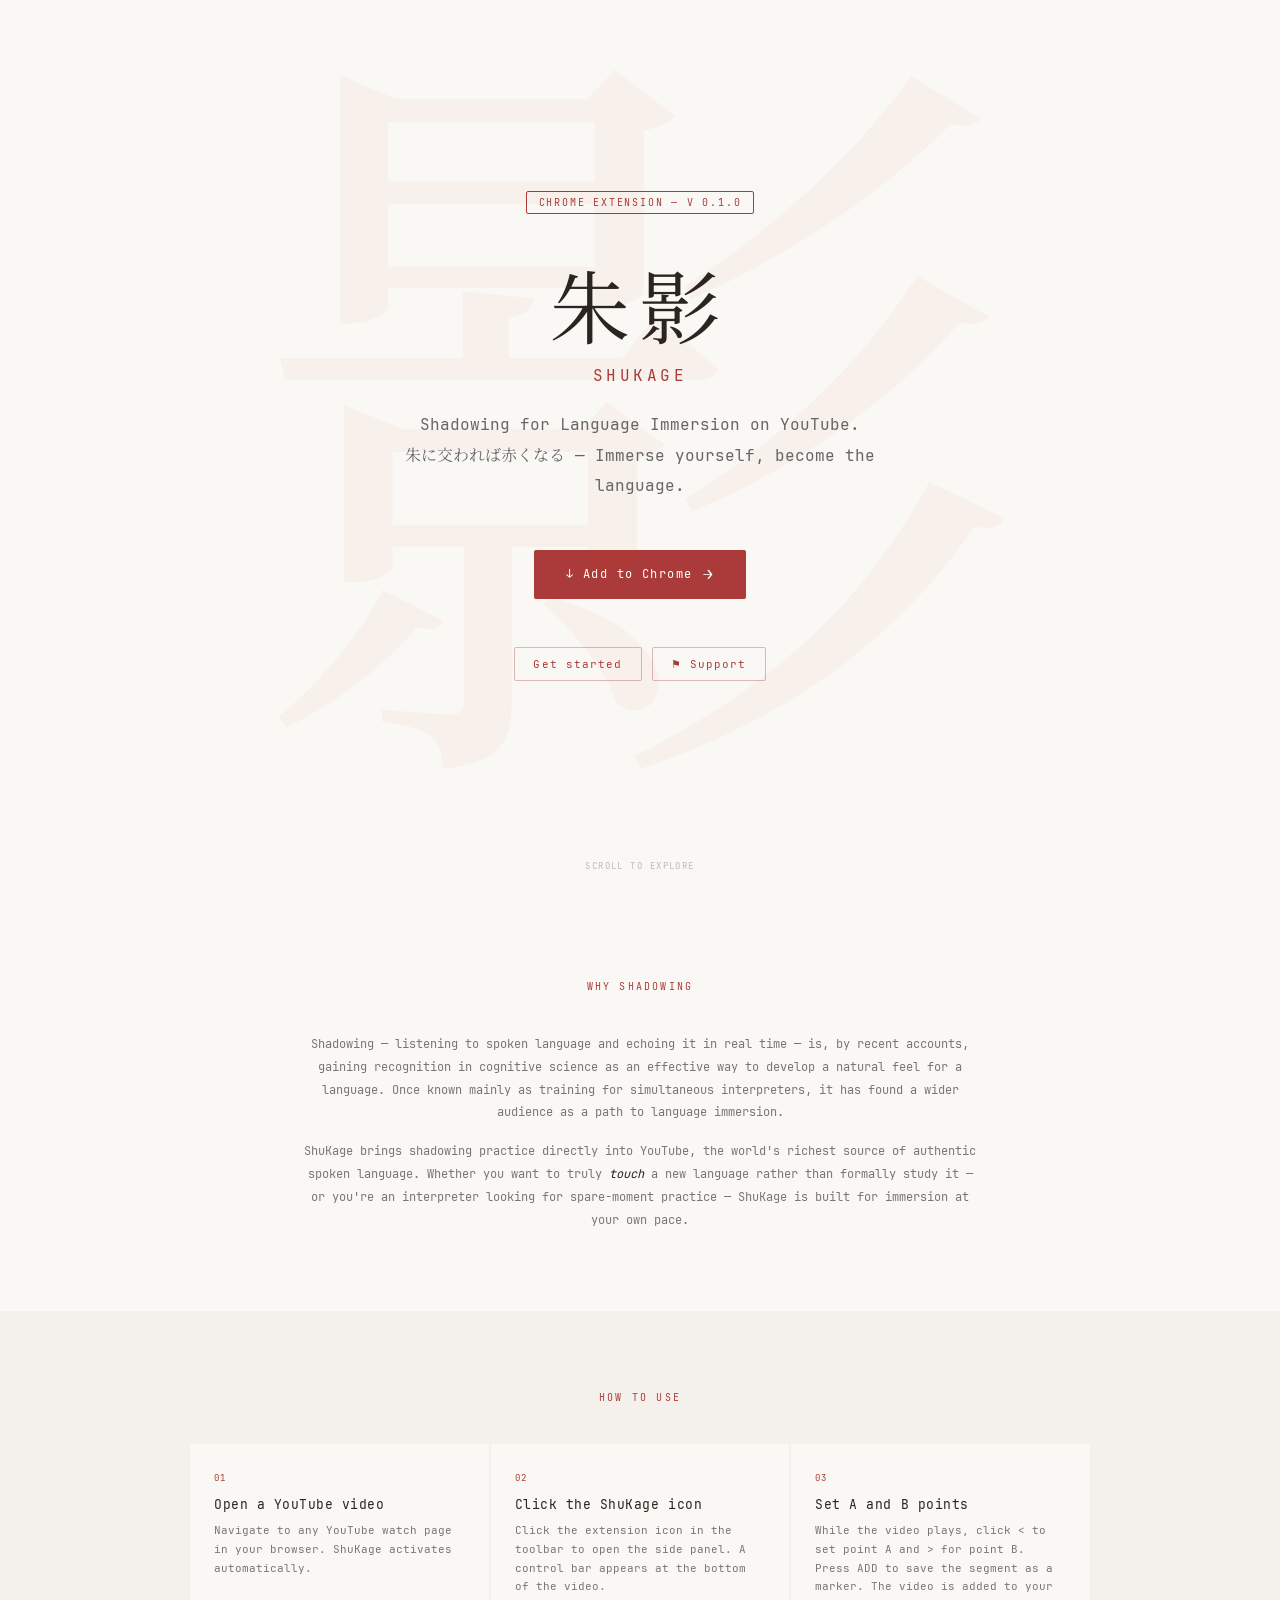
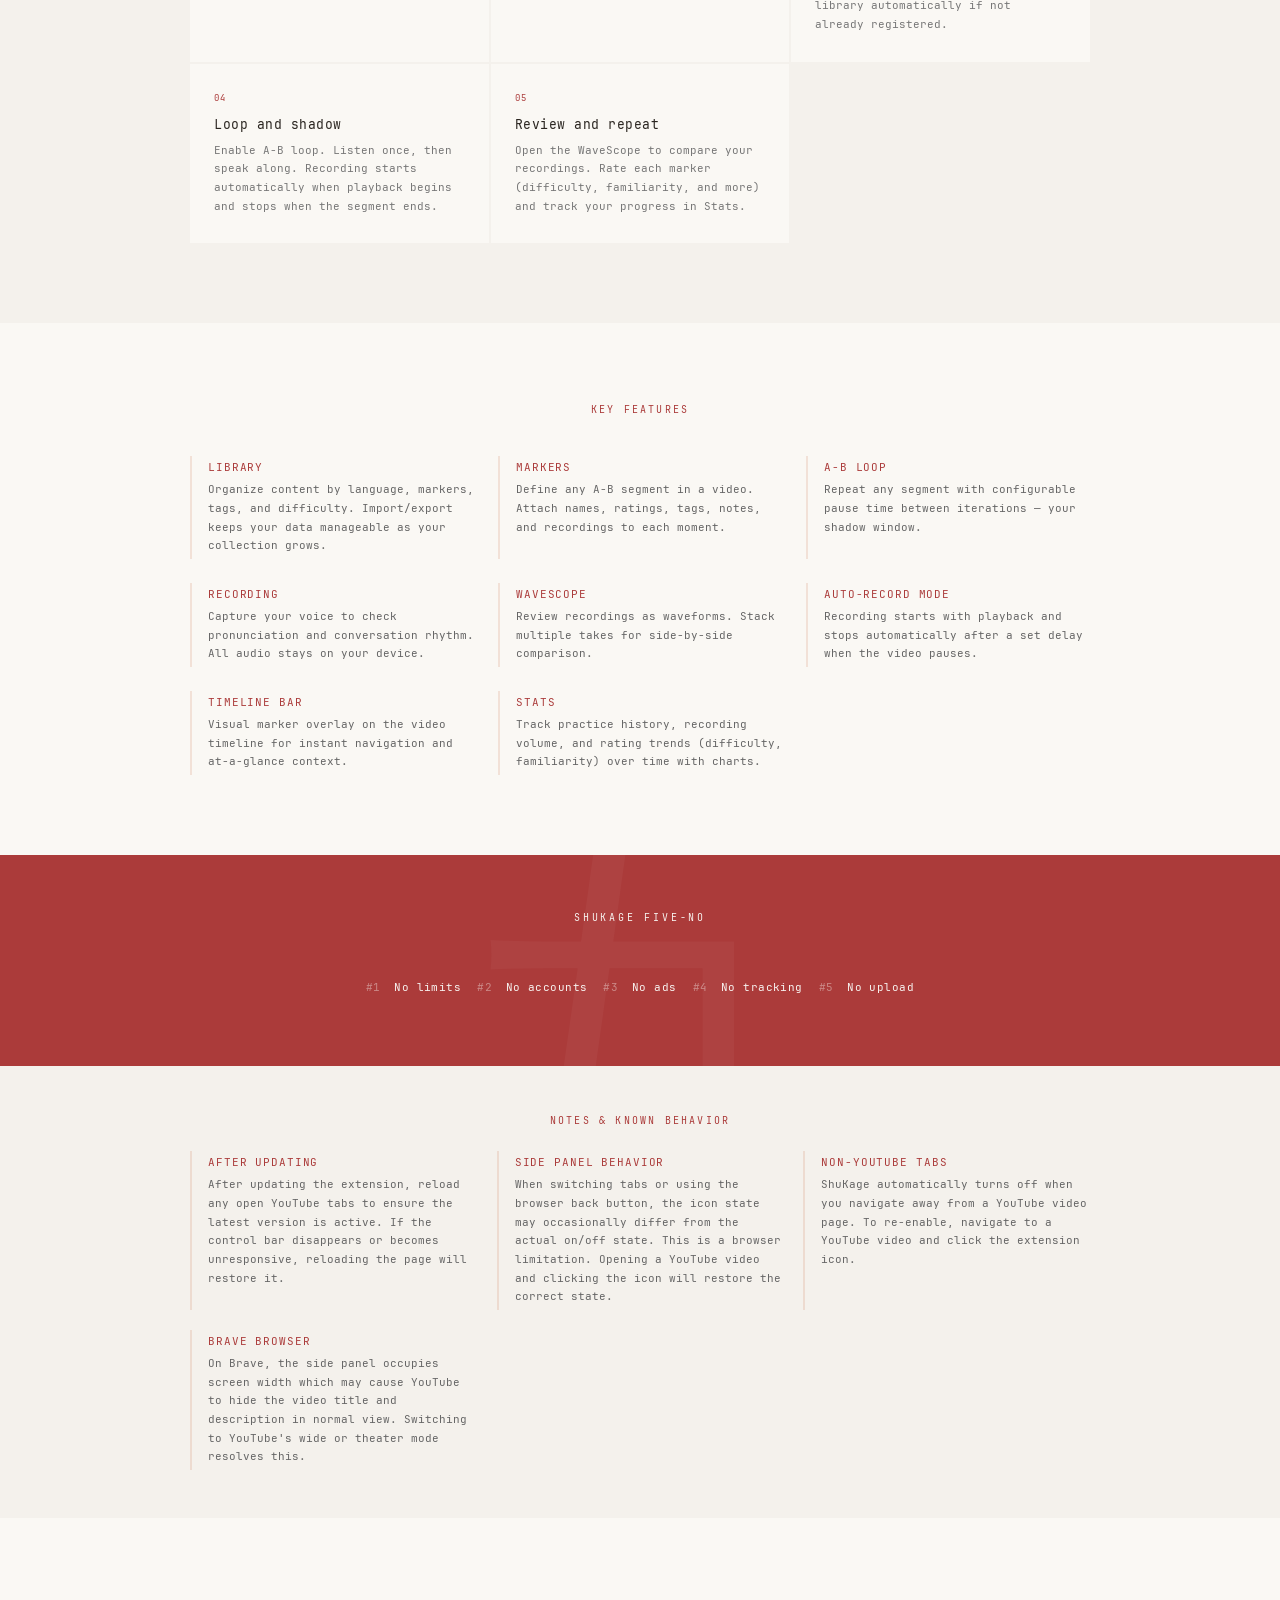
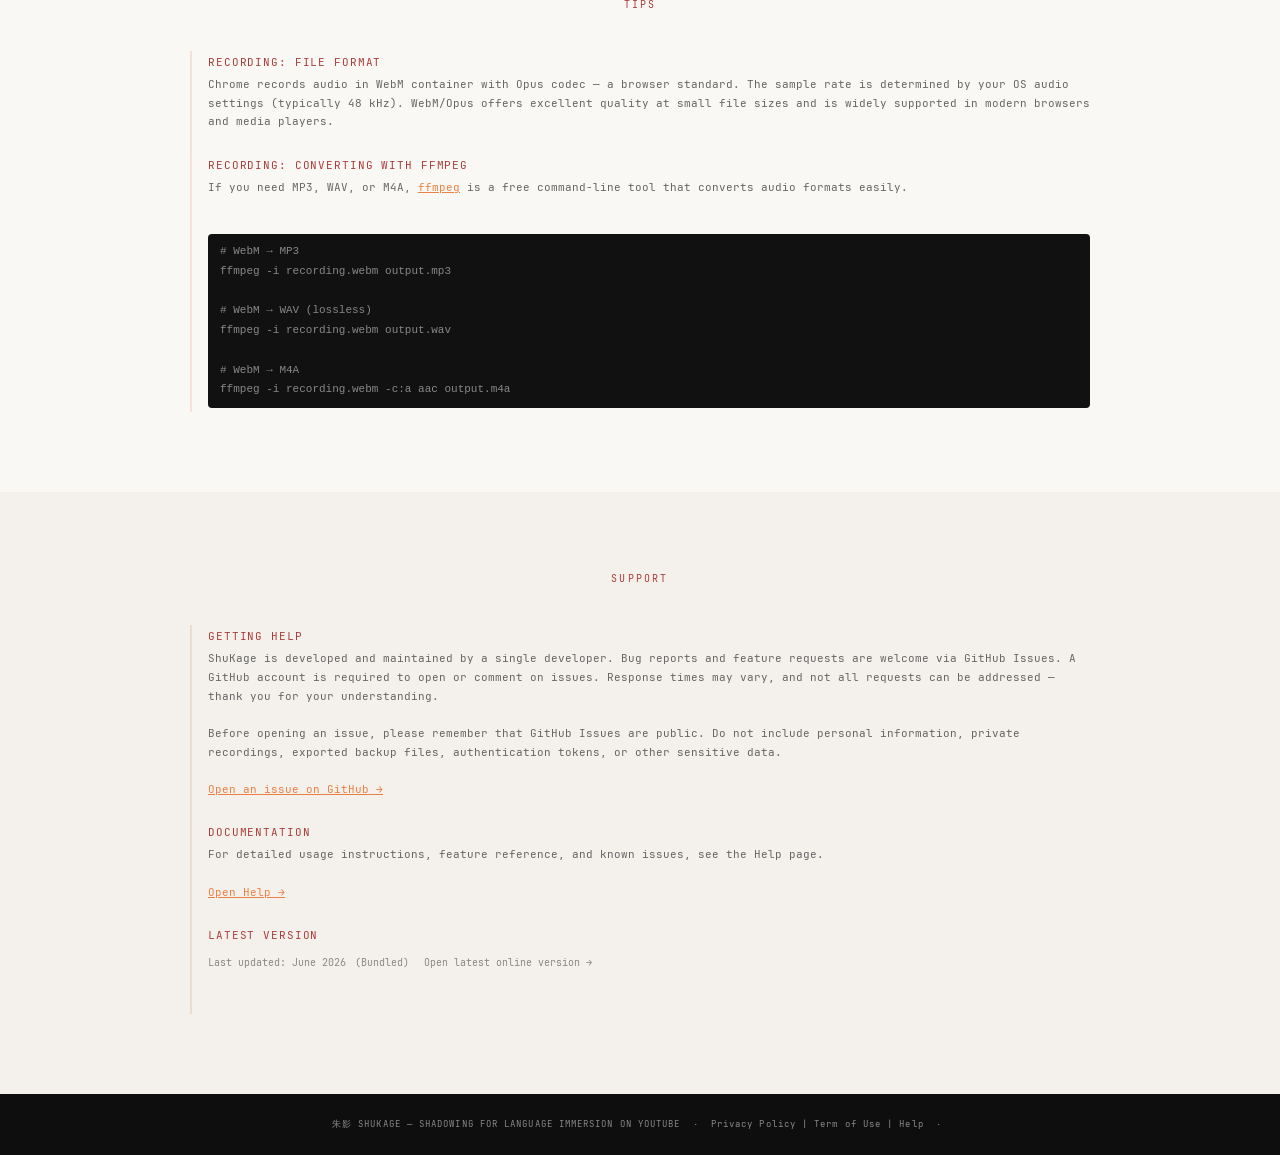
==== commit e29e0153: "Preview desk pages" ====
--- a/index.html
+++ b/index.html
@@ -83,6 +83,236 @@
     line-height: 1;
   }
 
+  /* ── Five ── */
+  .five {
+    position: relative;
+    min-height: 100vh;
+    display: flex;
+    flex-direction: column;
+    align-items: center;
+    justify-content: center;
+    padding: 60px 24px;
+    overflow: hidden;
+  }
+
+  .five::before {
+    content: '五';
+    position: absolute;
+    font-family: var(--brand-ja);
+    font-size: 60vw;
+    font-weight: 300;
+    color: rgba(192,68,10,0.04);
+    top: 50%;
+    left: 50%;
+    transform: translate(-50%, -50%);
+    pointer-events: none;
+    user-select: none;
+    line-height: 1;
+  }
+
+.five-no {
+  position: relative;
+  overflow: hidden;
+  padding: 56px 24px 72px;
+  background: var(--vermilion);
+  color: #f7f2ef;
+}
+
+.five-no::before {
+  content: "五";
+  position: absolute;
+  left: 50%;
+  top: 68%; /*52%*/
+  transform: translate(-50%, -50%);
+  font-family: "Noto Serif JP", serif;
+  font-size: clamp(240px, 34vw, 520px);
+  line-height: 1;
+  color: rgba(255, 255, 255, 0.07);
+  opacity: 0.5;
+  pointer-events: none;
+  user-select: none;
+}
+
+.five-no-inner {
+  position: relative;
+  z-index: 1;
+  max-width: 1280px;
+  margin: 0 auto;
+}
+
+.five-no-title {
+  margin: 0 0 56px;
+  text-align: center;
+  font-family: 'JetBrains Mono', monospace;
+  font-size: 10px;          /* 下の NOTES & ... に寄せる */
+  font-weight: 500;
+  letter-spacing: 0.28em;
+  text-transform: uppercase;
+}
+
+/*.five-no-list {
+  list-style: none;
+  margin: 0 auto;
+  padding: 0;
+  max-width: 1400px;
+
+  display: grid;
+  grid-template-columns: repeat(12, minmax(0, 1fr));
+  row-gap: 16px;
+  align-items: center;
+}
+
+.five-no-list li {
+  font-family: 'JetBrains Mono', monospace;
+  font-size: 11px;          /* 本文より少し強い程度 *
+  font-weight: 600;
+  letter-spacing: 0.04em;
+  white-space: nowrap;
+}
+
+.five-no-list .num {
+  display: inline-block;
+  min-width: 2ch;
+  margin-right: 0.55em;
+  opacity: 0.42;
+}
+
+.five-no-label {
+  display: inline-block;
+  white-space: nowrap;
+}
+
+.five-no-note {
+  display: block;
+  margin: 0.45em 0 0 calc(2ch + 0.9em);
+
+  font-family: 'JetBrains Mono', monospace;
+  font-size: 10px;
+  line-height: 1.5;
+  letter-spacing: 0.04em;
+
+  color: rgba(255, 255, 255, 0.72);
+
+  visibility: hidden;
+  opacity: 0;
+  transition: opacity 0.16s ease;
+
+  white-space: nowrap;   /* これ *
+  max-width: none;       /* 折り返し制限を外す *
+}
+
+@media (hover: hover) {
+  .five-no-list li:hover .five-no-note {
+    visibility: visible;
+    opacity: 1;
+  }
+
+  .five-no-list li:hover .five-no-label {
+    text-decoration: underline;
+    text-underline-offset: 0.18em;
+  }
+}
+*/
+.five-no-list {
+  list-style: none;
+  margin: 0 auto;
+  padding: 0;
+  max-width: 1180px;
+
+  display: flex;
+  justify-content: center;
+  align-items: flex-start;
+  gap: 16px;
+}
+
+.five-no-list li {
+  position: relative;
+  font-family: 'JetBrains Mono', monospace;
+  font-size: 11px;
+  font-weight: 600;
+  letter-spacing: 0.04em;
+  white-space: nowrap;
+  text-align: left;
+
+  transform: none !important;
+  grid-column: auto !important;
+  justify-self: auto !important;
+}
+.five-no-list .num {
+  display: inline-block;
+  min-width: 2ch;
+  margin-right: 0.55em;
+  opacity: 0.42;
+}
+.five-no-label {
+  display: inline-block;
+  white-space: nowrap;
+}
+
+.five-no-note {
+  position: absolute;
+  left: calc(2.2ch + 0.55em);
+  top: calc(100% + 0.45em);
+
+  display: block;
+  margin: 0;
+  width: max-content;
+  max-width: none;
+
+  font-size: 10px;
+  line-height: 1.5;
+  letter-spacing: 0.04em;
+  white-space: nowrap;
+
+  color: rgba(255, 255, 255, 0.72);
+
+  visibility: hidden;
+  opacity: 0;
+  pointer-events: none;
+  transition: opacity 0.16s ease;
+  z-index: 2;
+}
+
+@media (hover: hover) {
+  .five-no-list li:hover .five-no-note {
+    visibility: visible;
+    opacity: 1;
+  }
+
+  .five-no-list li:hover .five-no-label {
+    text-decoration: underline;
+    text-underline-offset: 0.18em;
+  }
+}
+
+/* 上段 */
+.n1 { grid-column: 2 / span 3; justify-self: start;  transform: translate(28Zpx,16px);}
+.n2 { grid-column: 8 / span 3; justify-self: start;  transform: translate(-64px,16px);}
+
+/* 下段 */
+.n3 { grid-column: 1 / span 3; justify-self: end; transform: translate(256px,16px);}
+.n4 { grid-column: 5 / span 3; justify-self: center; transform: translate(114px,16px);}
+.n5 { grid-column: 9 / span 4; justify-self: start; transform: translate(-80px,16px);}
+
+@media (max-width: 980px) {
+  .five-no-list {
+    grid-template-columns: 1fr;
+    row-gap: 22px;
+  }
+
+  .five-no-list .n1,
+  .five-no-list .n2,
+  .five-no-list .n3,
+  .five-no-list .n4,
+  .five-no-list .n5 {
+    grid-column: auto;
+  }
+
+  .five-no-list li {
+    white-space: normal;
+  }
+  }
+
   .badge {
     font-size: 10px;
     letter-spacing: 0.18em;
@@ -446,7 +676,7 @@
   </p>
 
   <div class="hero-actions">
-    <a class="cta" href="https://mondellera.github.io/shukage-desk-test/addtochrome.html" target="_blank" rel="noopener">
+    <a class="cta" href="https://mondellera.github.io/shukage-desk/addtochrome.html" target="_blank" rel="noopener">
       ↓ Add to Chrome <span class="cta-arrow">→</span>
     </a>
 
@@ -560,17 +790,48 @@
 </section>
 
 <!-- PRIVACY -->
+ <!--
   <section style="background:var(--vermilion);padding:48px 24px">
     <div style="max-width:900px;margin:0 auto">
       <div class="section-label-white">SHUKAGE’S FIVE NOs</div>
 <div class="privacy">
           <span>#1 <strong>No accounts</strong></span>
-          <span>#2 <strong>No ads</strong></span>
           <span>#3 <strong>No tracking</strong></span>
           <span>#4 <strong>No data upload</strong></span>
+          <span>#2 <strong>No ads</strong></span>
           <span>#5 <strong>No limits on your choice</strong></span>
         </div>
       </div>
+    </div>
+</section>
+-->
+
+<section class="five-no" aria-labelledby="five-no-title">
+  <div class="five-no-inner">
+    <h2 id="five-no-title" class="five-no-title">SHUKAGE FIVE-NO</h2>
+
+    <ul class="five-no-list">
+      <li class="n1">
+        <span class="five-no-label"><span class="num">#1</span> No limits</span>
+        <span class="five-no-note">Use the video you choose.</span>
+      </li>
+      <li class="n2">
+        <span class="five-no-label"><span class="num">#2</span> No accounts</span>
+        <span class="five-no-note">No sign-in is required.</span>
+      </li>
+      <li class="n3">
+        <span class="five-no-label"><span class="num">#3</span> No ads</span>
+        <span class="five-no-note">ShuKage does not show ads.</span>
+      </li>
+      <li class="n4">
+        <span class="five-no-label"><span class="num">#4</span> No tracking</span>
+        <span class="five-no-note">Your practice behavior is not tracked.</span>
+      </li>
+      <li class="n5">
+        <span class="five-no-label"><span class="num">#5</span> No upload</span>
+        <span class="five-no-note">ShuKage does not upload your data.</span>
+      </li>
+    </ul>
 </div>
 </section>
 
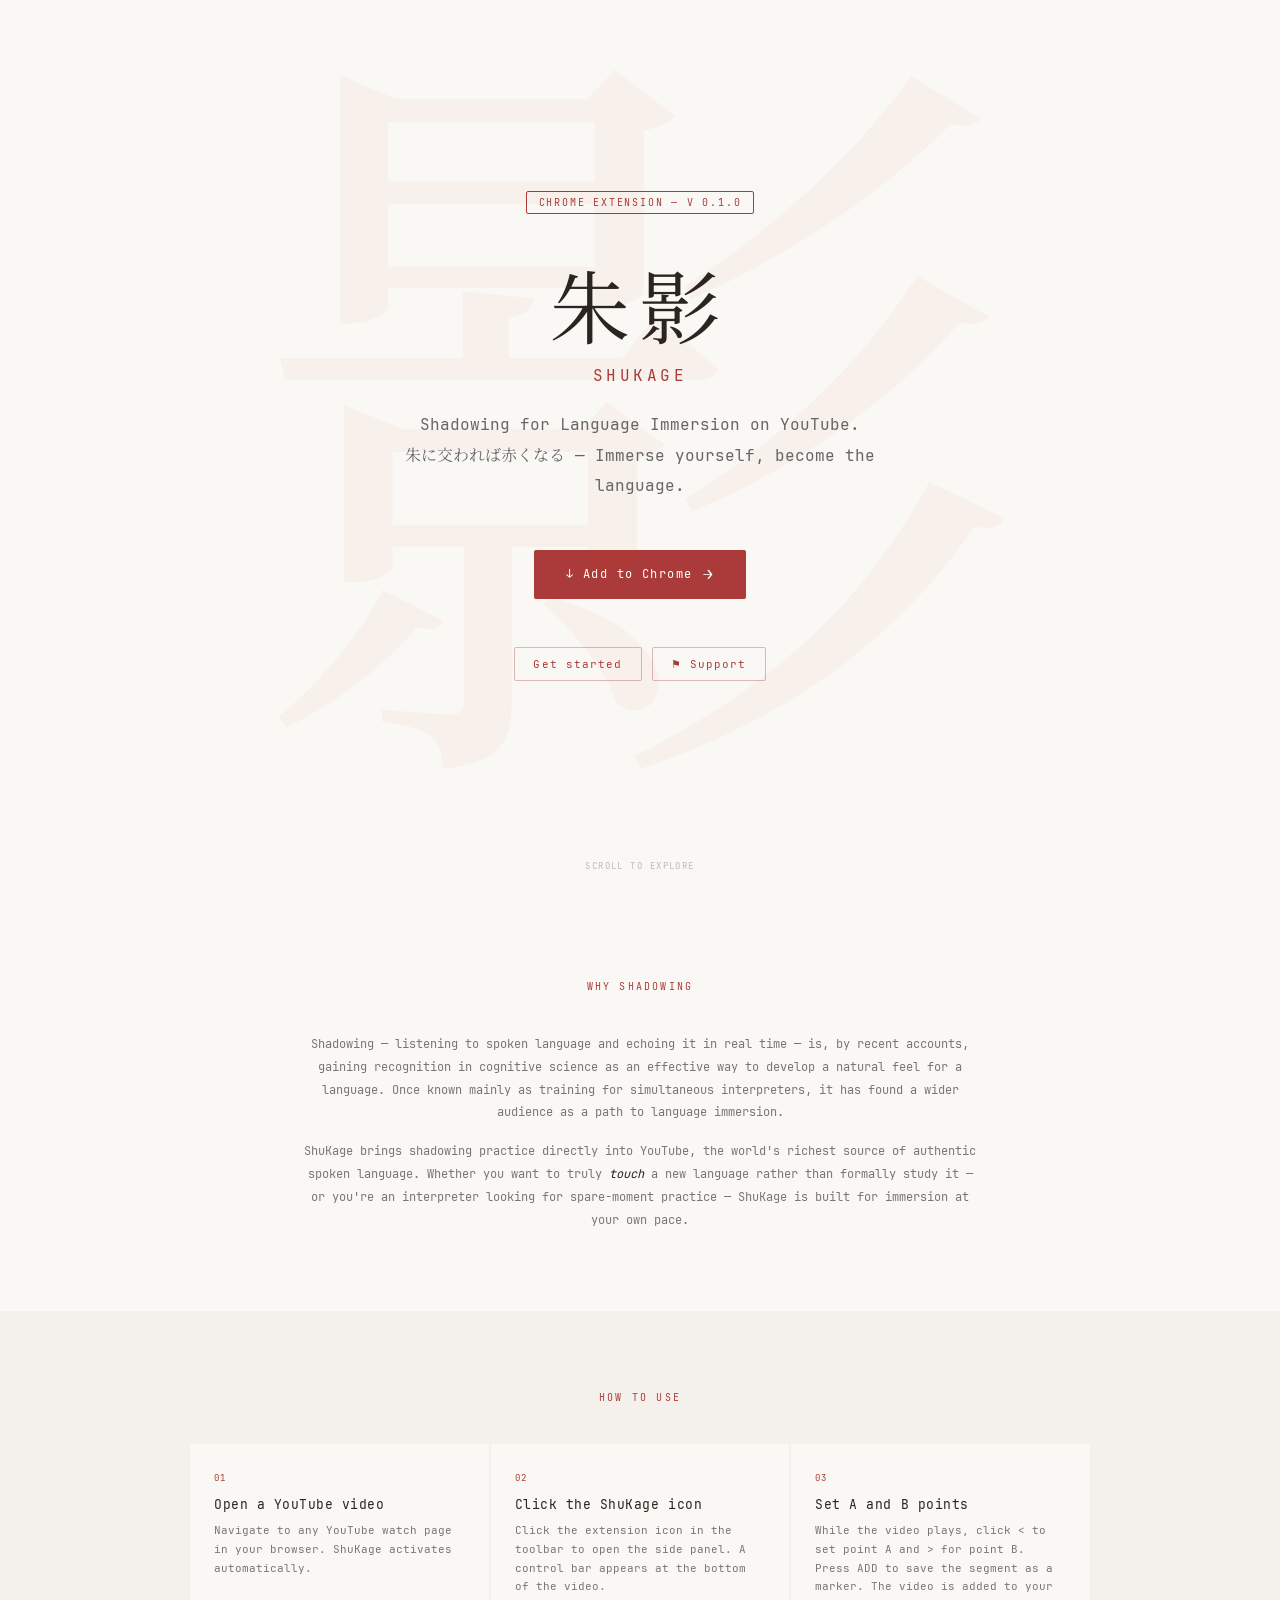
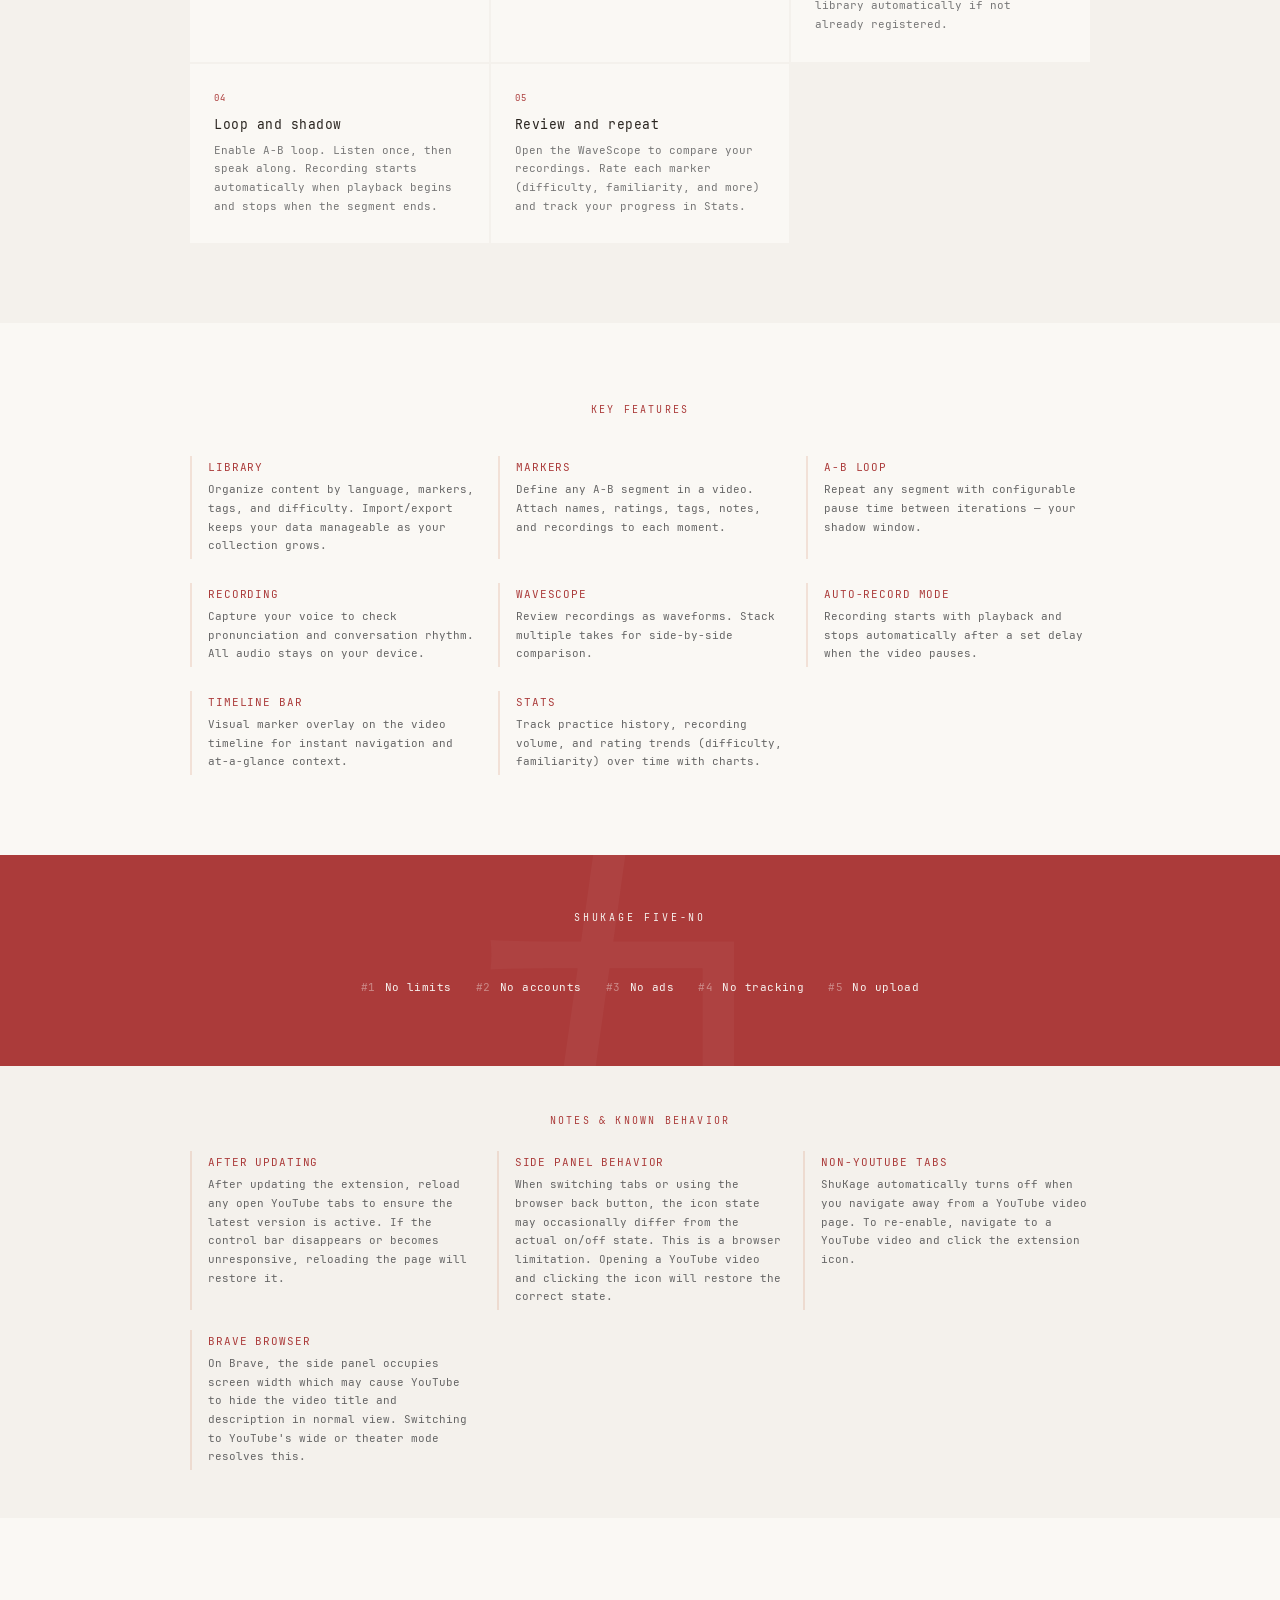
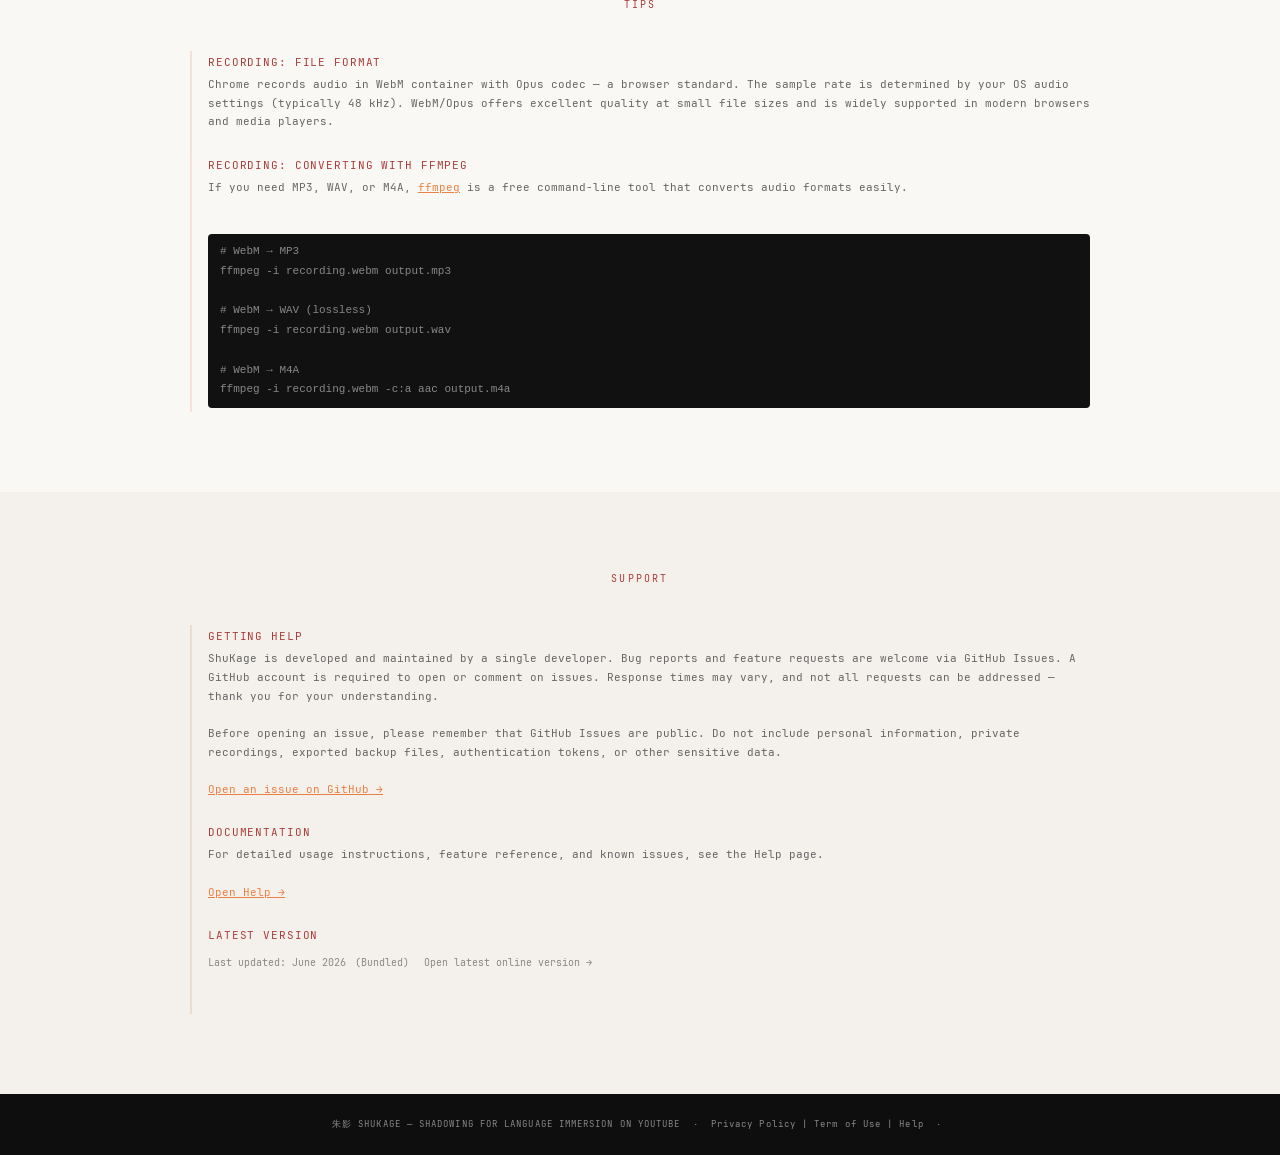
==== commit db57e09d: "Preview desk pages" ====
--- a/index.html
+++ b/index.html
@@ -222,7 +222,7 @@
   display: flex;
   justify-content: center;
   align-items: flex-start;
-  gap: 16px;
+  gap: 24px;
 }
 
 .five-no-list li {
@@ -241,7 +241,7 @@
 .five-no-list .num {
   display: inline-block;
   min-width: 2ch;
-  margin-right: 0.55em;
+  margin-right: 0.16em;
   opacity: 0.42;
 }
 .five-no-label {
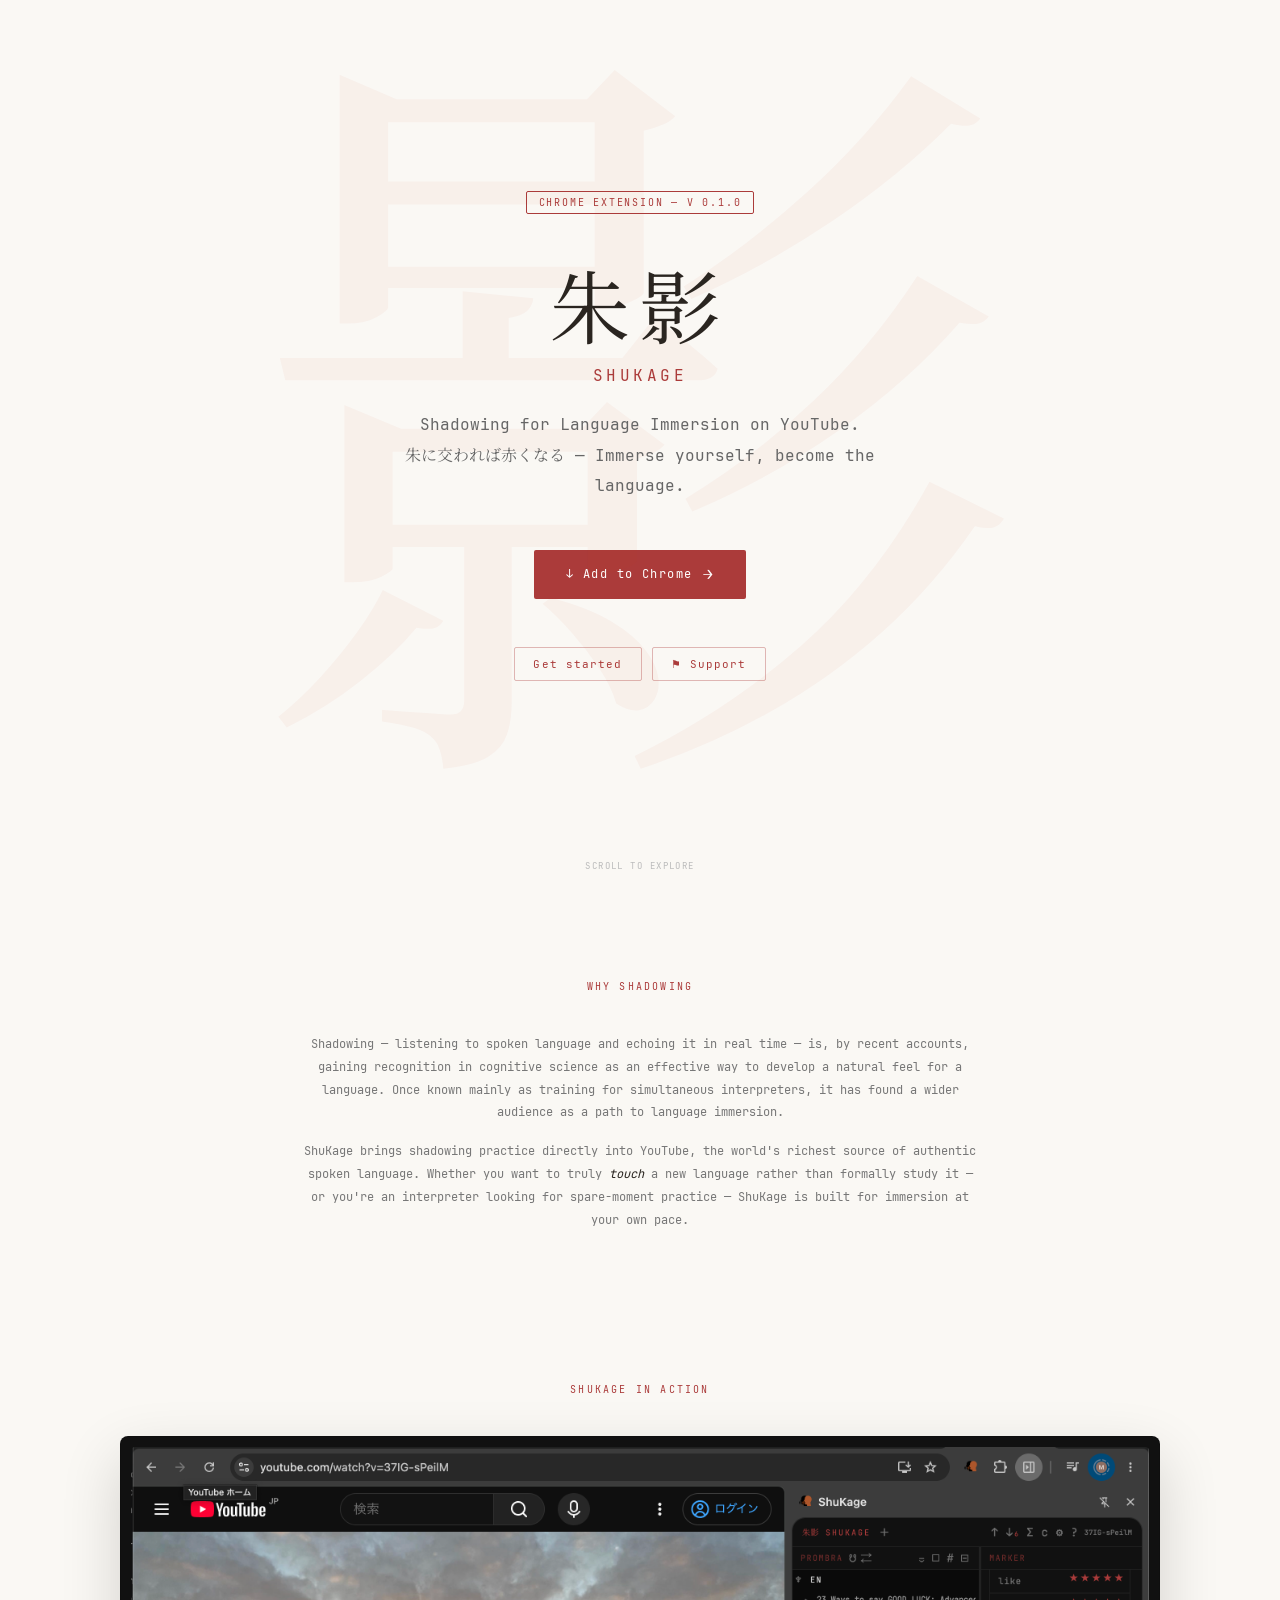
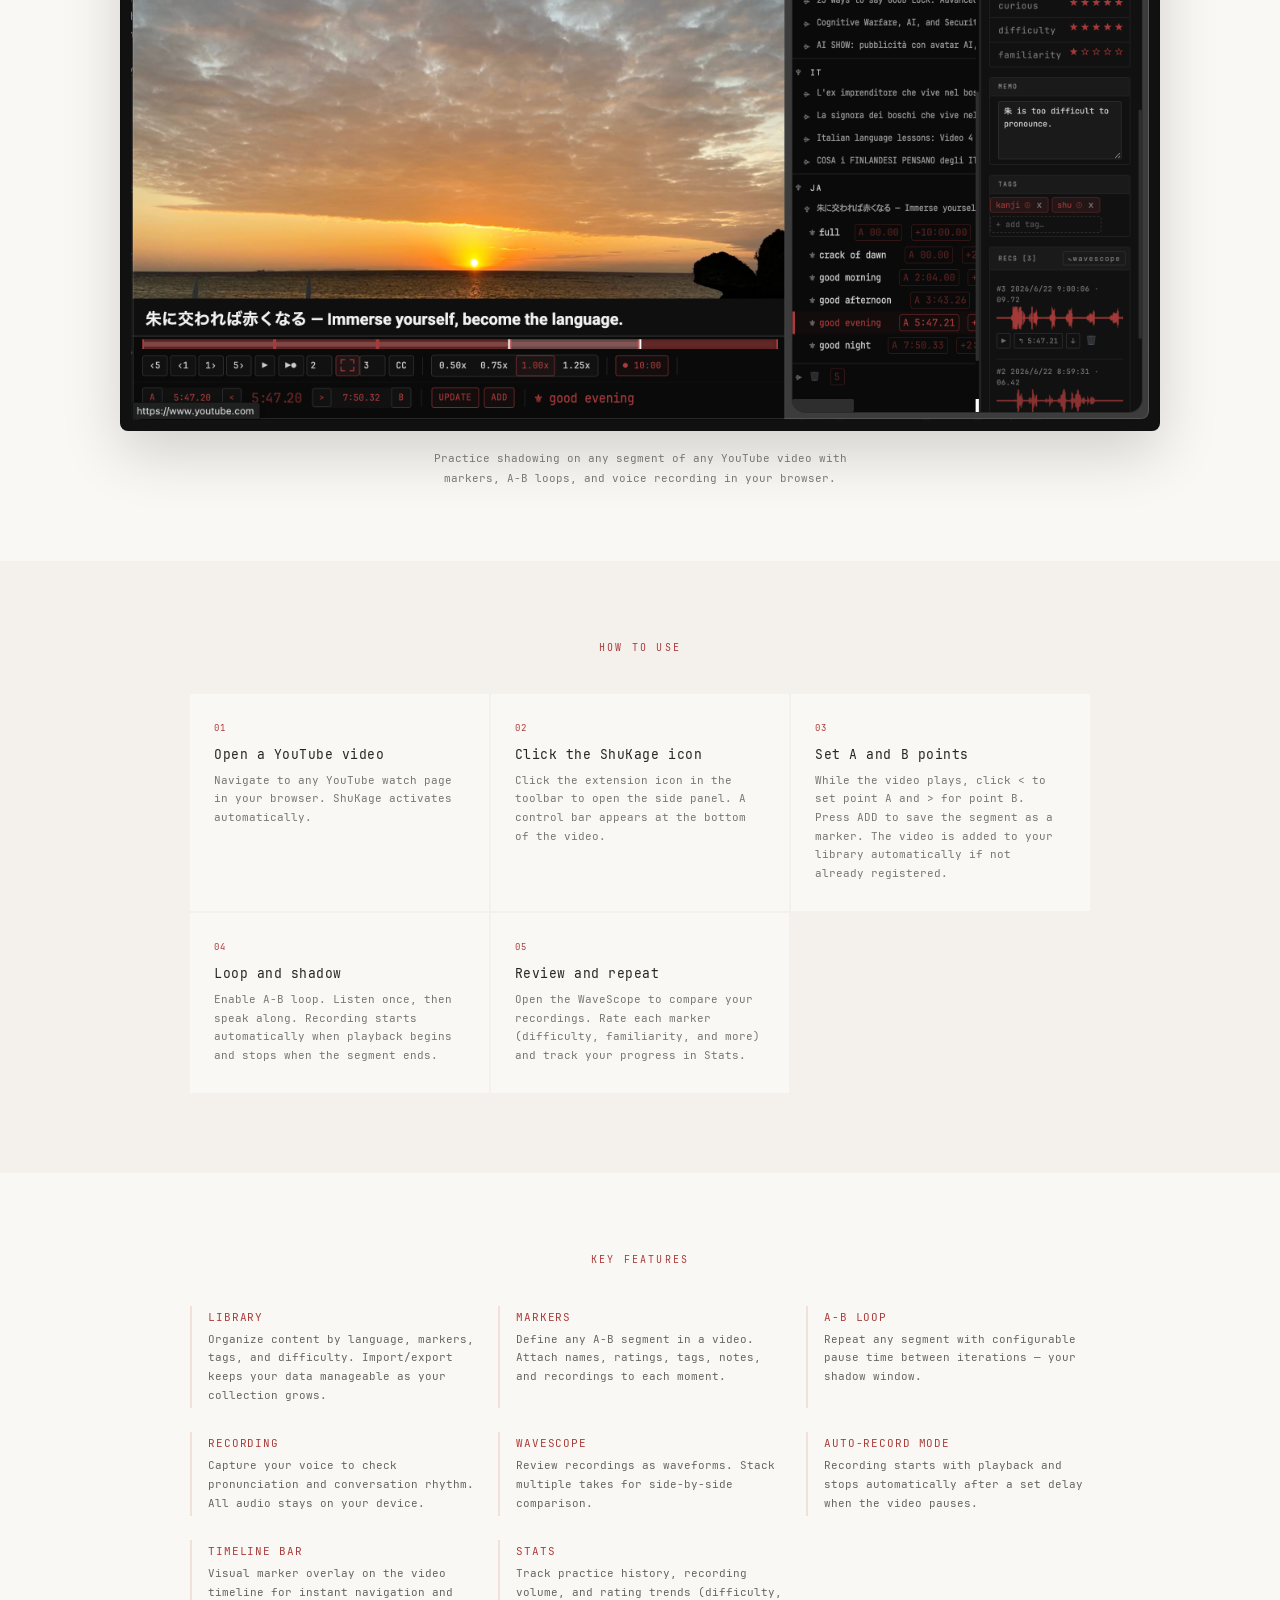
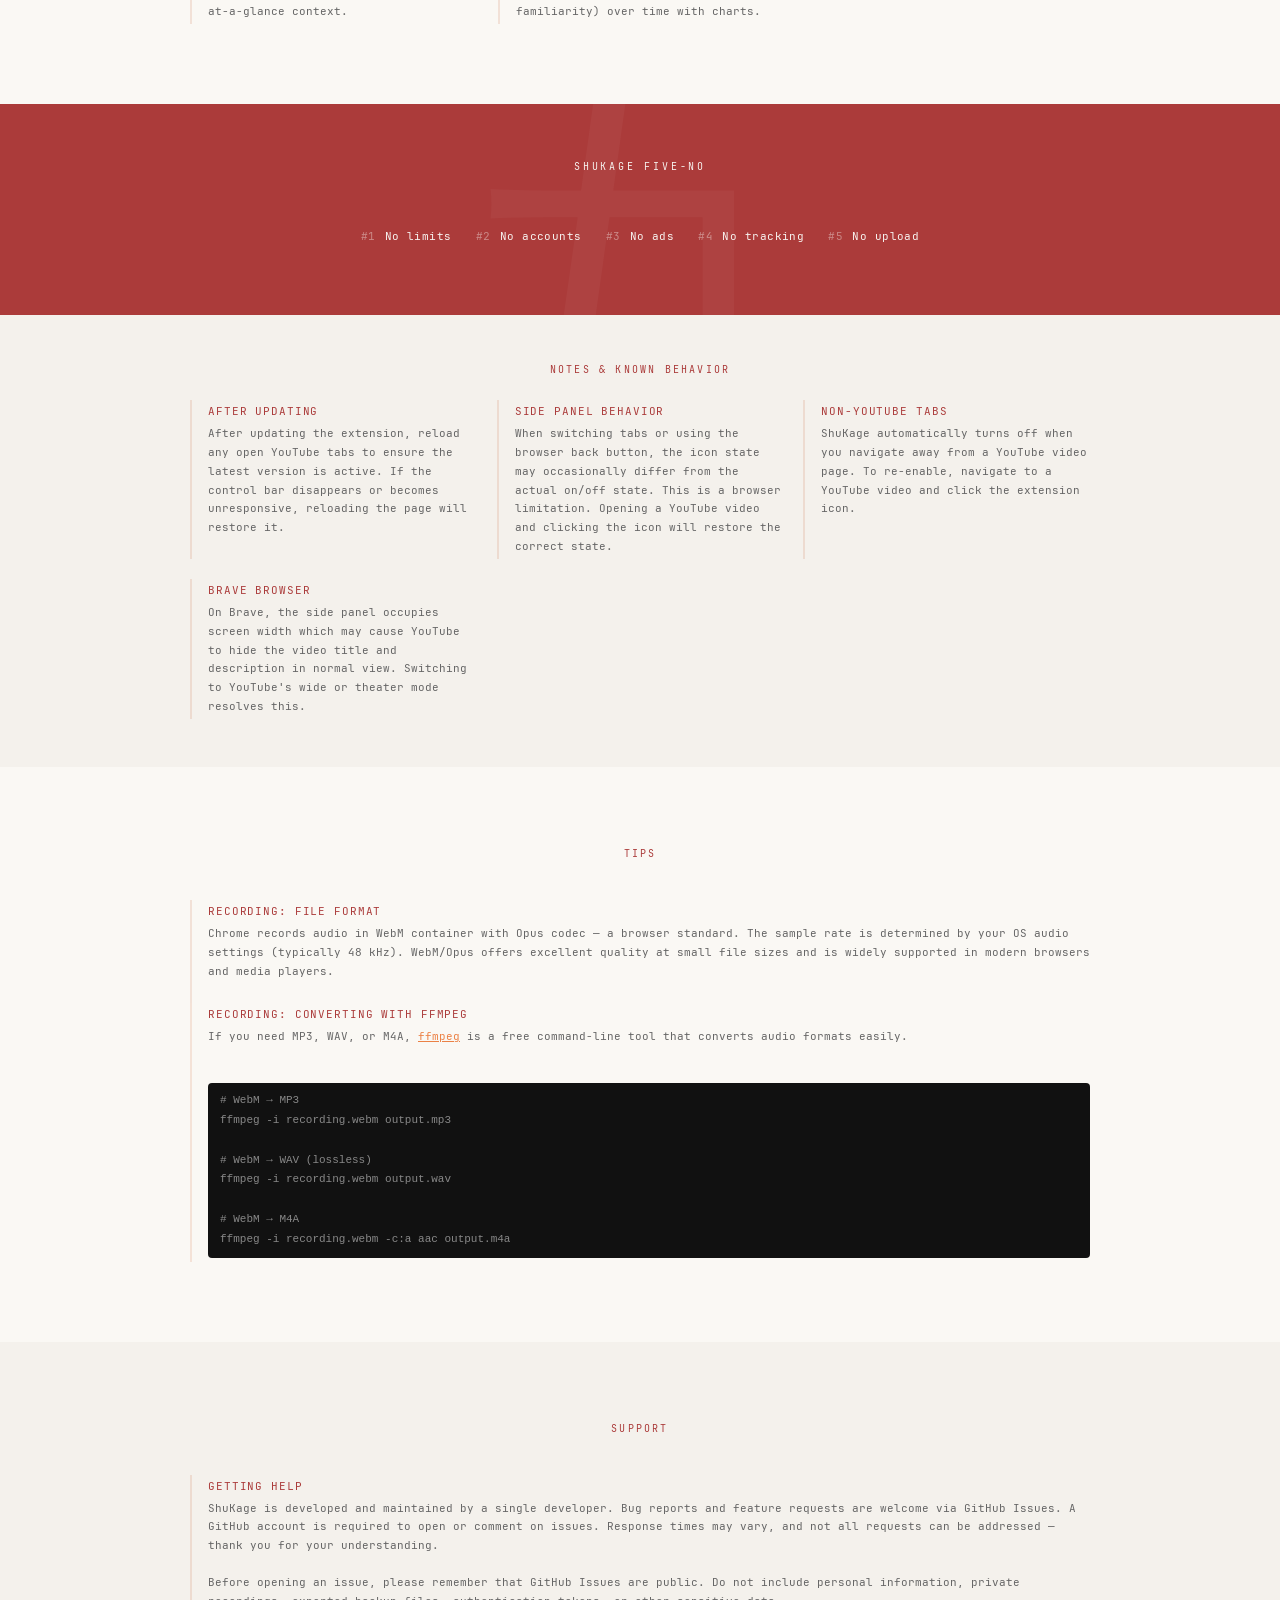
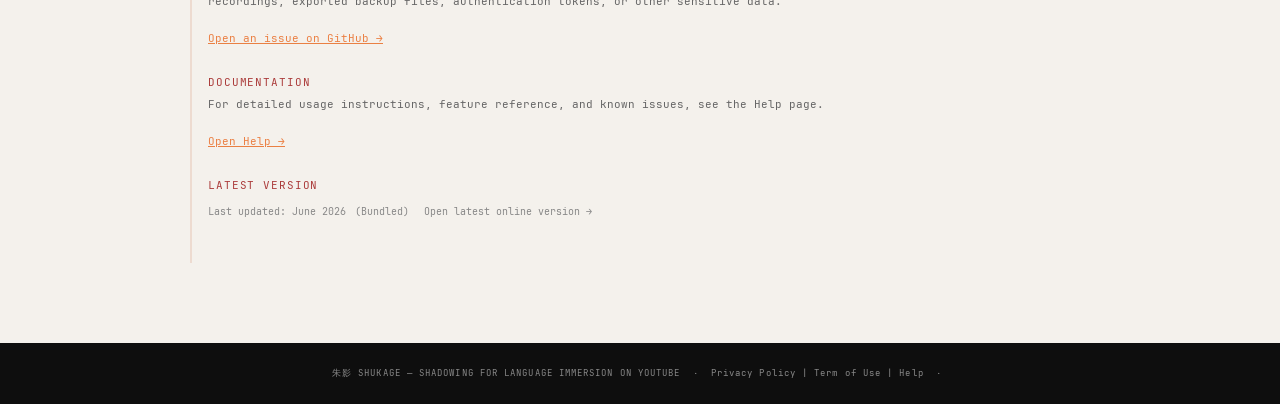
==== commit 9927a4ac: "Preview desk pages" ====
--- a/index.html
+++ b/index.html
@@ -83,6 +83,41 @@
     line-height: 1;
   }
 
+  .screen {
+    background: var(--paper);
+    padding: 72px 24px;
+  }
+
+  .screen-inner {
+    max-width: 1040px;
+    margin: 0 auto;
+    text-align: center;
+  }
+
+  .screen-frame {
+    margin: 0 auto;
+    padding: 10px;
+    background: #111;
+    border-radius: 8px;
+    box-shadow: 0 22px 60px rgba(0,0,0,0.16);
+    border: 1px solid rgba(0,0,0,0.12);
+  }
+
+  .screen-frame img {
+    display: block;
+    width: 100%;
+    height: auto;
+    border-radius: 4px;
+  }
+
+  .screen-caption {
+    margin: 18px auto 0;
+    /*max-width: 680px;*/
+    font-size: 11px;
+    line-height: 1.8;
+    color: #777;
+  }
+
   /* ── Five ── */
   .five {
     position: relative;
@@ -664,12 +699,10 @@
 <!-- HERO -->
 <section class="hero">
   <div class="badge">CHROME EXTENSION — V 0.1.0</div>
-
   <div class="logo-wrap">
     <span class="logo-ja">朱影</span>
     <span class="logo-en">SHUKAGE</span>
   </div>
-
   <p class="tagline">
     Shadowing for Language Immersion on YouTube.<br>
     <span style="font-family: var(--brand-ja);">朱に交われば赤くなる</span> — Immerse yourself, become the language.
@@ -710,6 +743,22 @@
       a new language rather than formally study it — or you're an interpreter
       looking for spare-moment practice — ShuKage is built for immersion at your
       own pace.
+    </p>
+  </div>
+</section>
+
+<!-- PRODUCT SCREENSHOT -->
+<section class="screen">
+  <div class="screen-inner">
+    <div class="section-label">SHUKAGE IN ACTION</div>
+    <figure class="screen-frame">
+      <img
+        src="assets/images/shukage-main-screen.png"
+        alt="ShuKage control bar and side panel on a YouTube video page"
+        loading="lazy">
+    </figure>
+    <p class="screen-caption">
+      Practice shadowing on any segment of any YouTube video with<br> markers, A-B loops, and voice recording in your browser.
     </p>
   </div>
 </section>
